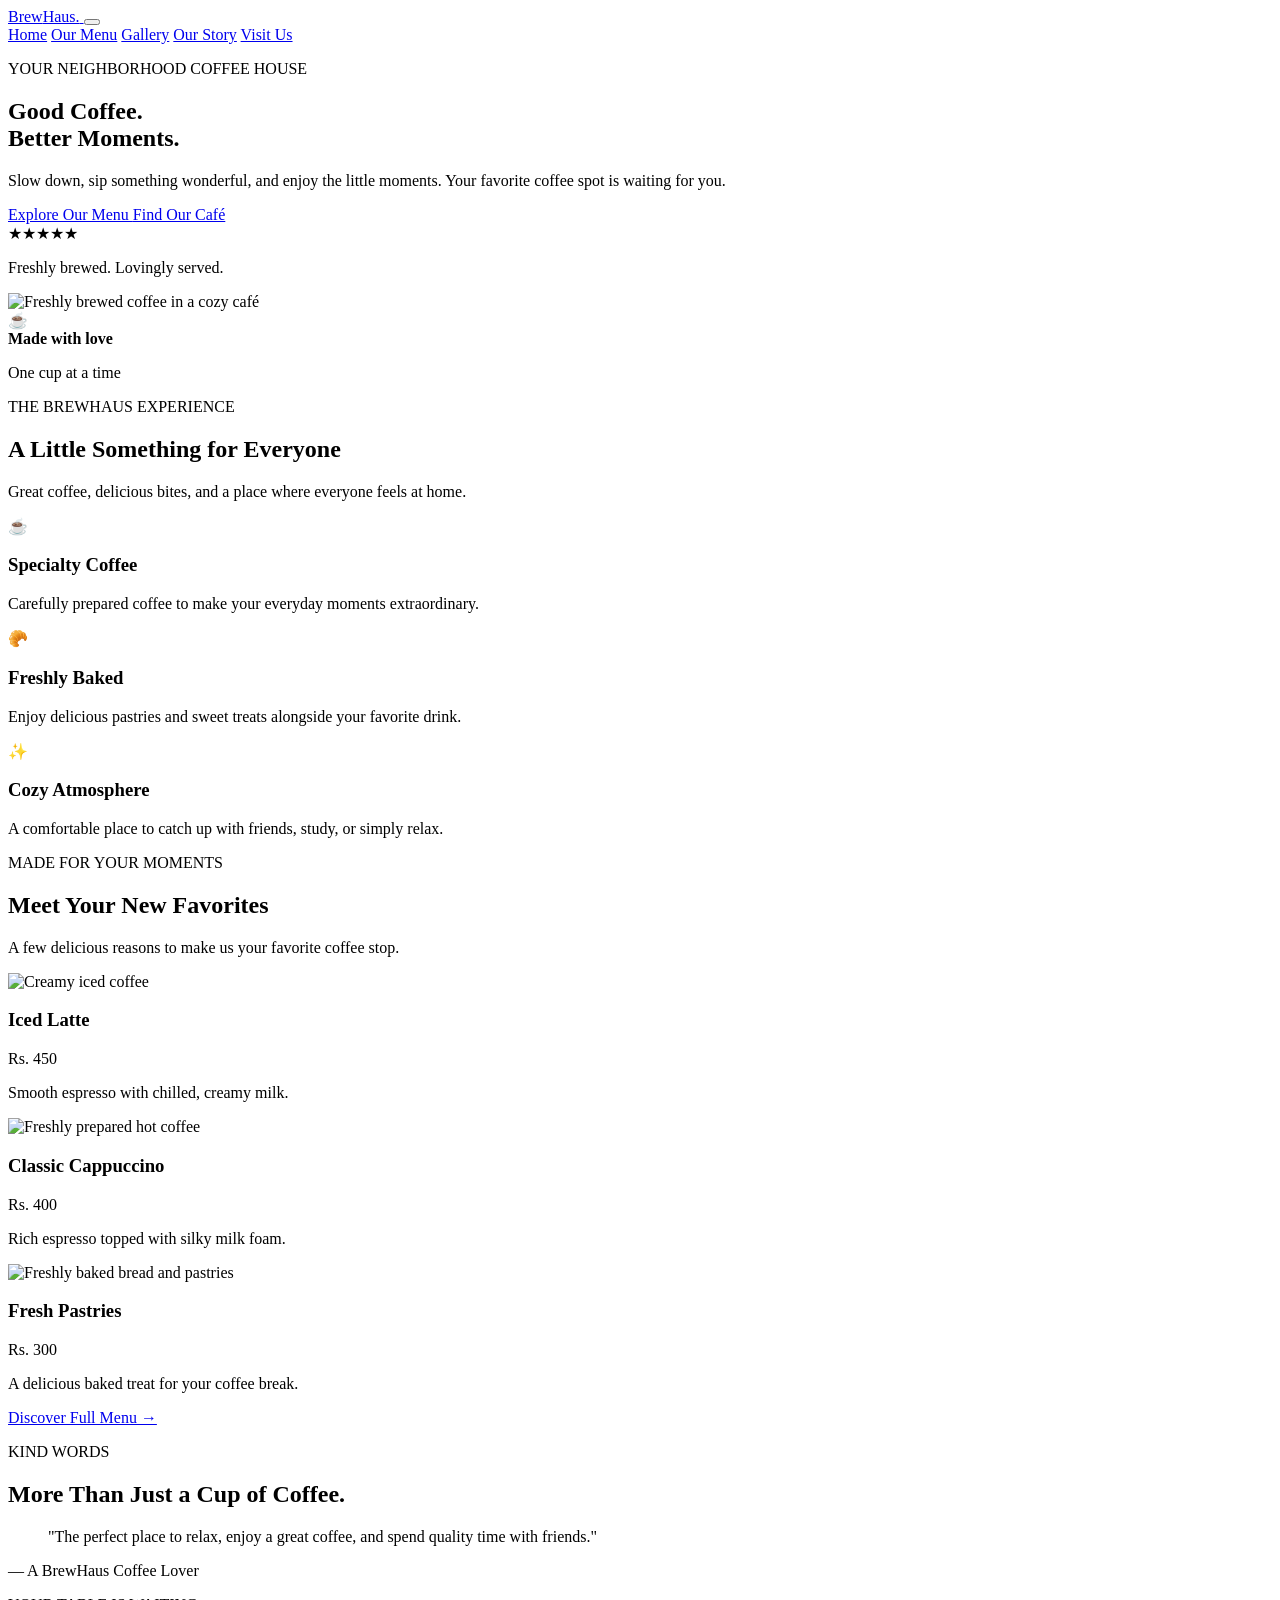
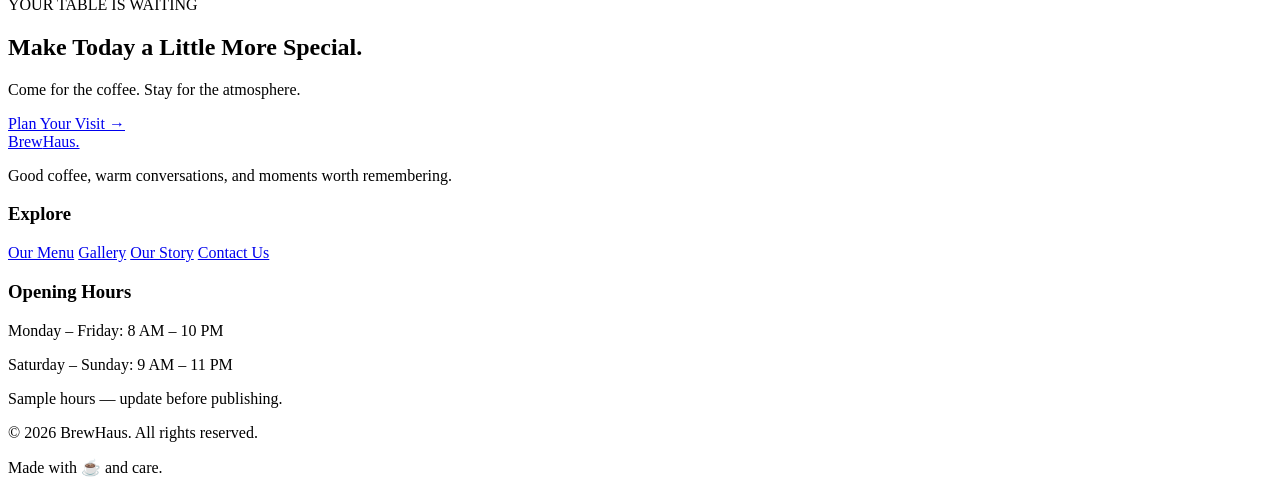
==== index.html @ 7c8f3fc0 "Add files via upload" ====
<!DOCTYPE html>
<html lang="en">
<head>
    <meta charset="UTF-8">
    <meta name="viewport" content="width=device-width, initial-scale=1.0">

    <meta name="description" content="Discover BrewHaus, your neighborhood café for specialty coffee, fresh pastries, and unforgettable moments.">

    <meta name="theme-color" content="#f8f3eb">

    <title>BrewHaus | Coffee, Comfort & Connection</title>

    <link rel="stylesheet" href="css/style.css">
    

    <script src="js/script.js" defer></script>
</head>

<body>

    <!-- Header -->
    <header class="site-header">

        <div class="container navbar">

            <a href="index.html" class="logo" aria-label="BrewHaus Home">
                Brew<span>Haus.</span>
            </a>

            <button
                class="menu-toggle"
                type="button"
                aria-label="Open navigation menu"
                aria-expanded="false"
                aria-controls="primary-navigation">

                <span></span>
                <span></span>
                <span></span>

            </button>

            <nav class="navigation" id="primary-navigation"
                 aria-label="Main navigation">

                <a href="index.html" aria-current="page">Home</a>
                <a href="menu.html">Our Menu</a>
                <a href="gallery.html">Gallery</a>
                <a href="about.html">Our Story</a>
                <a href="contact.html" class="nav-button">Visit Us</a>

            </nav>

        </div>

    </header>


    <!-- Main Content -->
    <main>

        <!-- Hero Section -->
        <section class="hero">

            <div class="container hero-grid">

                <div class="hero-content">

                    <p class="eyebrow">
                        YOUR NEIGHBORHOOD COFFEE HOUSE
                    </p>

                    <h1>
                        Good Coffee.<br>
                        <span>Better Moments.</span>
                    </h1>

                    <p class="hero-description">
                        Slow down, sip something wonderful, and enjoy
                        the little moments. Your favorite coffee spot
                        is waiting for you.
                    </p>

                    <div class="hero-buttons">

                        <a href="menu.html" class="button button-primary">
                            Explore Our Menu
                        </a>

                        <a href="contact.html" class="button button-secondary">
                            Find Our Café
                        </a>

                    </div>

                    <div class="hero-note">
                        <span class="rating">★★★★★</span>
                        <p>Freshly brewed. Lovingly served.</p>
                    </div>

                </div>


                <div class="hero-image">

                    <img
                        src="https://images.unsplash.com/photo-1442512595331-e89e73853f31?auto=format&fit=crop&w=1000&q=85"
                        alt="Freshly brewed coffee in a cozy café"
                        fetchpriority="high">

                    <div class="image-badge">
                        <span>☕</span>
                        <div>
                            <strong>Made with love</strong>
                            <p>One cup at a time</p>
                        </div>
                    </div>

                </div>

            </div>

        </section>


        <!-- Highlights -->
        <section class="highlights section-padding">

            <div class="container">

                <div class="section-heading">

                    <p class="eyebrow">THE BREWHAUS EXPERIENCE</p>

                    <h2>A Little Something for Everyone</h2>

                    <p>
                        Great coffee, delicious bites, and a place
                        where everyone feels at home.
                    </p>

                </div>


                <div class="highlight-grid">

                    <article class="highlight-card">

                        <div class="highlight-icon" aria-hidden="true">
                            ☕
                        </div>

                        <h3>Specialty Coffee</h3>

                        <p>
                            Carefully prepared coffee to make your
                            everyday moments extraordinary.
                        </p>

                    </article>


                    <article class="highlight-card">

                        <div class="highlight-icon" aria-hidden="true">
                            🥐
                        </div>

                        <h3>Freshly Baked</h3>

                        <p>
                            Enjoy delicious pastries and sweet treats
                            alongside your favorite drink.
                        </p>

                    </article>


                    <article class="highlight-card">

                        <div class="highlight-icon" aria-hidden="true">
                            ✨
                        </div>

                        <h3>Cozy Atmosphere</h3>

                        <p>
                            A comfortable place to catch up with
                            friends, study, or simply relax.
                        </p>

                    </article>

                </div>

            </div>

        </section>


        <!-- Popular Menu -->
        <section class="popular section-padding">

            <div class="container">

                <div class="section-heading">

                    <p class="eyebrow">MADE FOR YOUR MOMENTS</p>

                    <h2>Meet Your New Favorites</h2>

                    <p>
                        A few delicious reasons to make us your
                        favorite coffee stop.
                    </p>

                </div>


                <div class="product-grid">

                    <article class="product-card">

                        <img
                            src="https://images.unsplash.com/photo-1461023058943-07fcbe16d735?auto=format&fit=crop&w=700&q=80"
                            alt="Creamy iced coffee"
                            loading="lazy">

                        <div class="product-info">

                            <div class="product-title">
                                <h3>Iced Latte</h3>
                                <span>Rs. 450</span>
                            </div>

                            <p>
                                Smooth espresso with chilled,
                                creamy milk.
                            </p>

                        </div>

                    </article>


                    <article class="product-card">

                        <img
                            src="https://images.unsplash.com/photo-1509042239860-f550ce710b93?auto=format&fit=crop&w=700&q=80"
                            alt="Freshly prepared hot coffee"
                            loading="lazy">

                        <div class="product-info">

                            <div class="product-title">
                                <h3>Classic Cappuccino</h3>
                                <span>Rs. 400</span>
                            </div>

                            <p>
                                Rich espresso topped with
                                silky milk foam.
                            </p>

                        </div>

                    </article>


                    <article class="product-card">

                        <img
                            src="https://images.unsplash.com/photo-1509440159596-0249088772ff?auto=format&fit=crop&w=700&q=80"
                            alt="Freshly baked bread and pastries"
                            loading="lazy">

                        <div class="product-info">

                            <div class="product-title">
                                <h3>Fresh Pastries</h3>
                                <span>Rs. 300</span>
                            </div>

                            <p>
                                A delicious baked treat for
                                your coffee break.
                            </p>

                        </div>

                    </article>

                </div>


                <div class="center-button">

                    <a href="menu.html" class="button button-primary">
                        Discover Full Menu →
                    </a>

                </div>

            </div>

        </section>


        <!-- Testimonials -->
        <section class="testimonial section-padding">

            <div class="container testimonial-content">

                <p class="eyebrow">KIND WORDS</p>

                <h2>More Than Just a Cup of Coffee.</h2>

                <blockquote>
                    "The perfect place to relax, enjoy a great coffee,
                    and spend quality time with friends."
                </blockquote>

                <p class="testimonial-author">
                    — A BrewHaus Coffee Lover
                </p>

            </div>

        </section>


        <!-- Visit CTA -->
        <section class="visit-section section-padding">

            <div class="container visit-card">

                <div>
                    <p class="eyebrow">YOUR TABLE IS WAITING</p>

                    <h2>Make Today a Little More Special.</h2>

                    <p>
                        Come for the coffee. Stay for the atmosphere.
                    </p>
                </div>

                <a href="contact.html" class="button button-light">
                    Plan Your Visit →
                </a>

            </div>

        </section>

    </main>


    <!-- Footer -->
    <footer class="site-footer">

        <div class="container footer-grid">

            <div class="footer-brand">

                <a href="index.html" class="logo">
                    Brew<span>Haus.</span>
                </a>

                <p>
                    Good coffee, warm conversations,
                    and moments worth remembering.
                </p>

            </div>


            <div class="footer-links">

                <h3>Explore</h3>

                <a href="menu.html">Our Menu</a>
                <a href="gallery.html">Gallery</a>
                <a href="about.html">Our Story</a>
                <a href="contact.html">Contact Us</a>

            </div>


            <div class="footer-hours">

                <h3>Opening Hours</h3>

                <p>Monday – Friday: 8 AM – 10 PM</p>
                <p>Saturday – Sunday: 9 AM – 11 PM</p>

                <p class="hours-note">
                    Sample hours — update before publishing.
                </p>

            </div>

        </div>


        <div class="container footer-bottom">

            <p>
                &copy; <span id="current-year">2026</span> BrewHaus.
                All rights reserved.
            </p>

            <p>Made with ☕ and care.</p>

        </div>

    </footer>

</body>
</html>
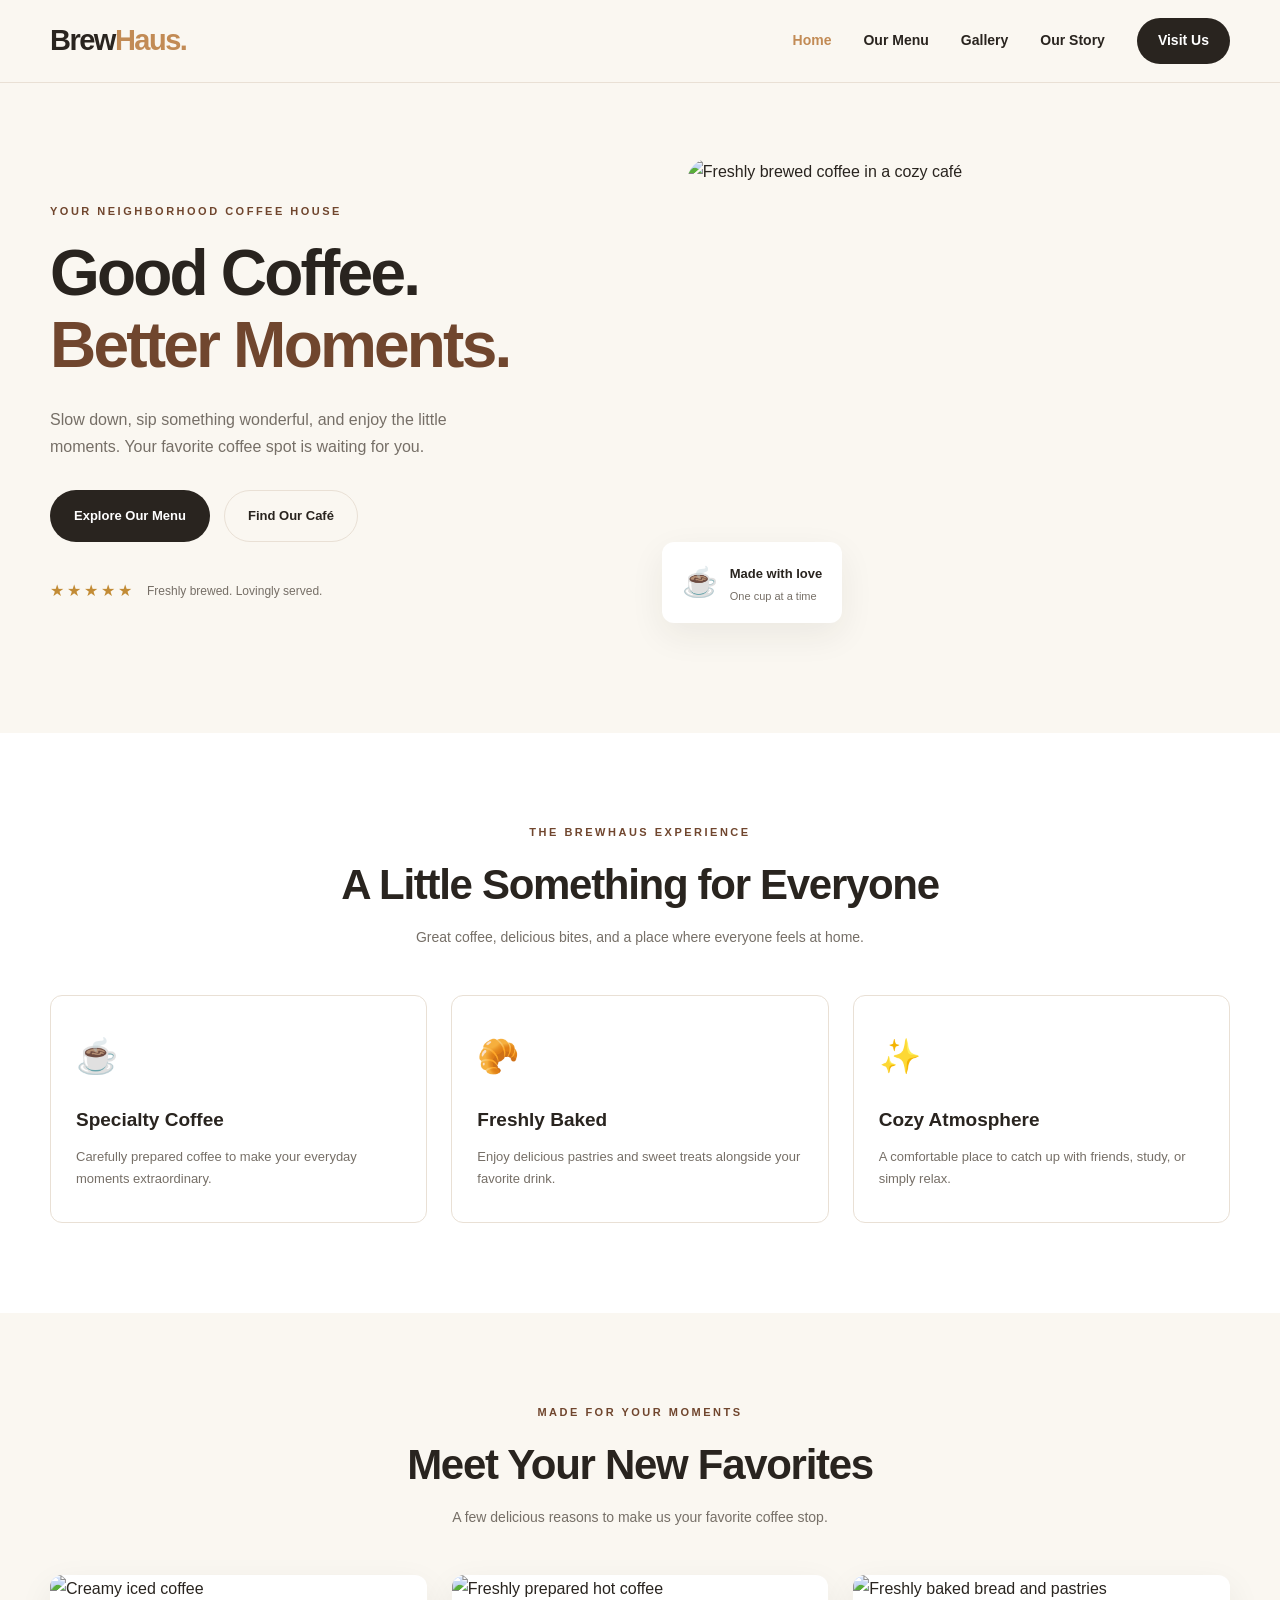
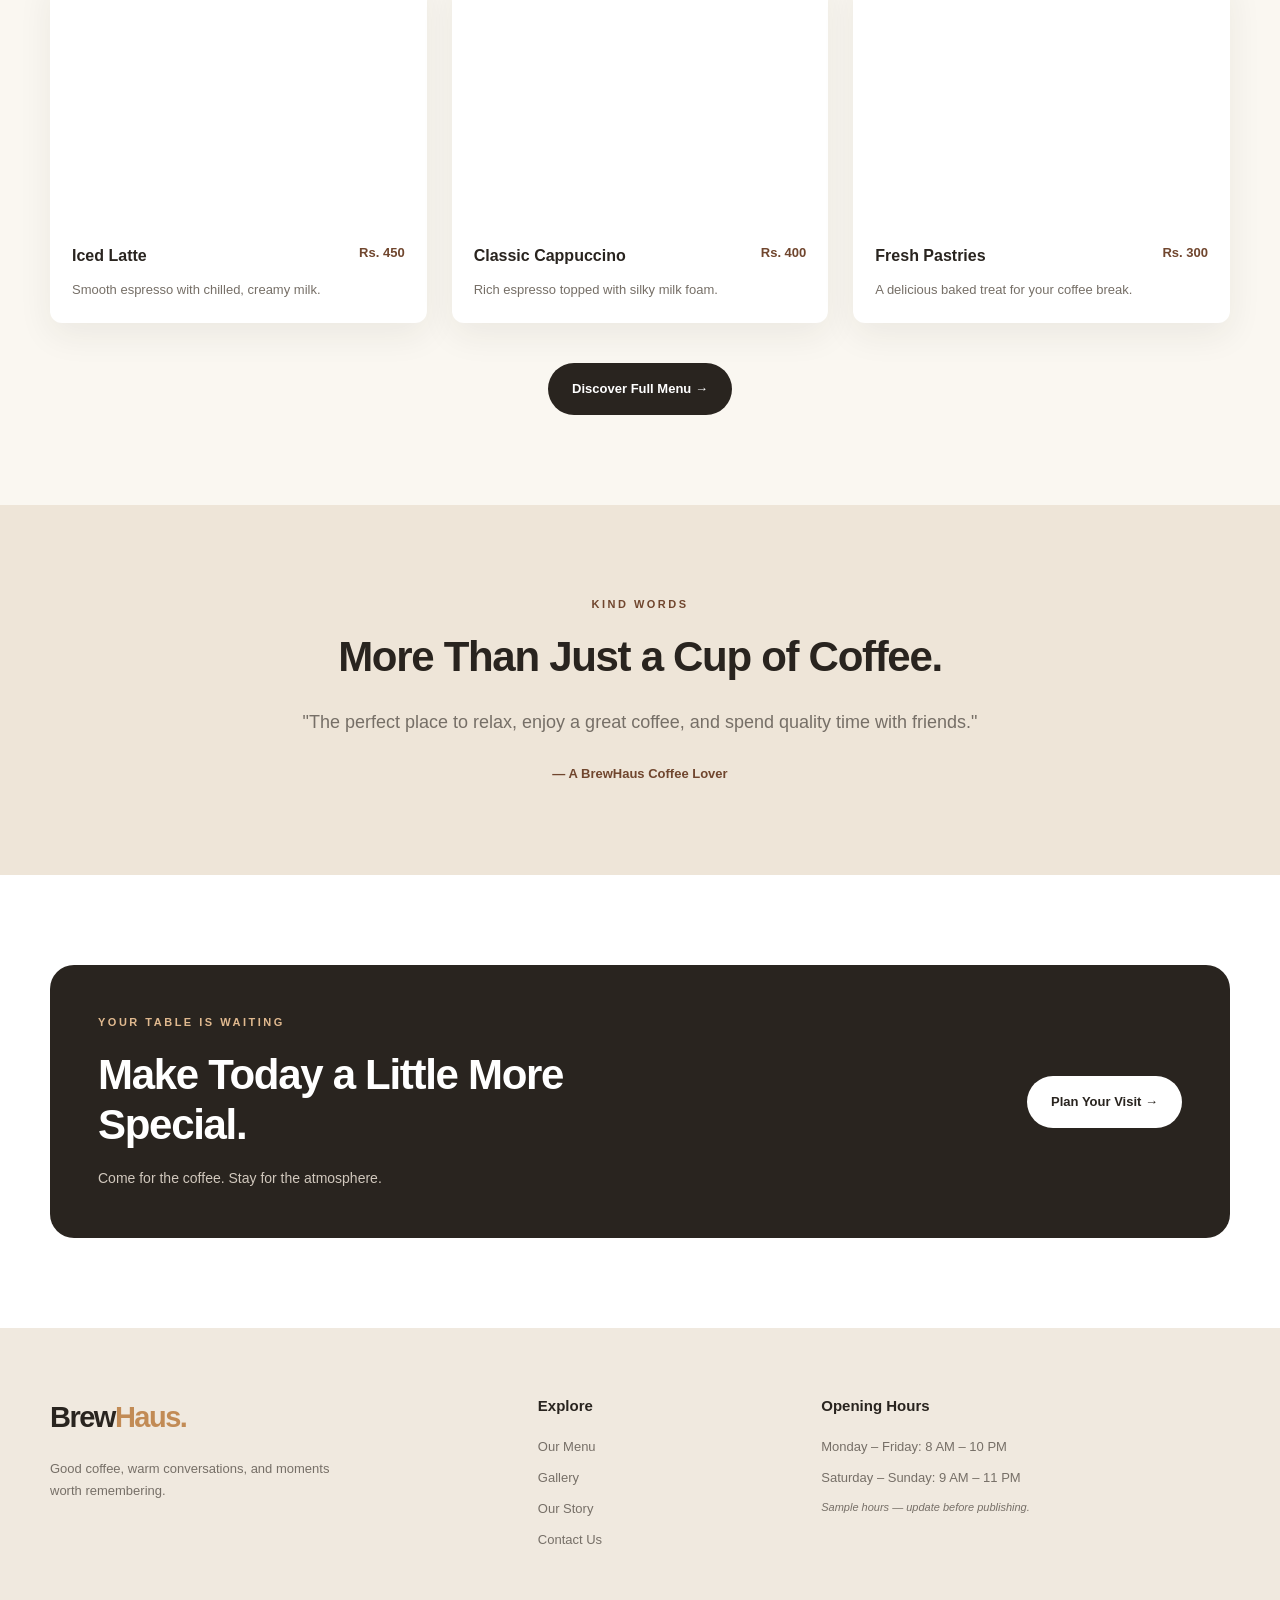
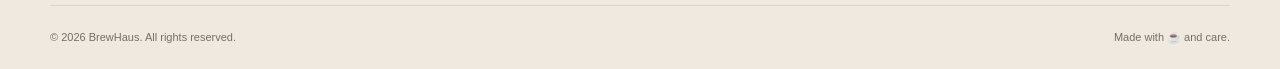
==== commit 92f75d32: "Restore index.html with original content" ====
--- a/index.html
+++ b/index.html
@@ -11,7 +11,7 @@
 
     <title>BrewHaus | Coffee, Comfort & Connection</title>
 
-    <link rel="stylesheet" href="css/style.css">
+    <link rel="stylesheet" href="./style.css">
     
 
     <script src="js/script.js" defer></script>
--- a/style.css
+++ b/style.css
@@ -0,0 +1,765 @@
+
+
+:root {
+    --color-bg: #faf7f1;
+    --color-white: #ffffff;
+    --color-dark: #29241f;
+    --color-brown: #70462e;
+    --color-accent: #c28b55;
+    --color-muted: #766f67;
+    --color-border: #e9e0d5;
+
+    --font-body: Arial, Helvetica, sans-serif;
+
+    --container-width: 1180px;
+
+    --radius-small: 12px;
+    --radius-large: 24px;
+
+    --shadow-card: 0 12px 35px rgba(41, 36, 31, 0.07);
+}
+
+
+/* Reset */
+
+* {
+    margin: 0;
+    padding: 0;
+    box-sizing: border-box;
+}
+
+html {
+    scroll-behavior: smooth;
+    scroll-padding-top: 90px;
+}
+
+body {
+    font-family: var(--font-body);
+    background: var(--color-bg);
+    color: var(--color-dark);
+    line-height: 1.7;
+}
+
+img {
+    display: block;
+    width: 100%;
+    max-width: 100%;
+}
+
+a {
+    color: inherit;
+    text-decoration: none;
+}
+
+button,
+input,
+textarea,
+select {
+    font: inherit;
+}
+
+button,
+a {
+    -webkit-tap-highlight-color: transparent;
+}
+
+button:focus-visible,
+a:focus-visible {
+    outline: 3px solid var(--color-accent);
+    outline-offset: 4px;
+}
+
+.container {
+    width: min(
+        var(--container-width),
+        calc(100% - 40px)
+    );
+    margin-inline: auto;
+}
+
+.section-padding {
+    padding-block: 90px;
+}
+
+
+/* =========================
+   NAVIGATION
+========================= */
+
+.site-header {
+    background: rgba(250, 247, 241, 0.96);
+    border-bottom: 1px solid var(--color-border);
+    position: sticky;
+    top: 0;
+    z-index: 1000;
+}
+
+.navbar {
+    min-height: 82px;
+    display: flex;
+    align-items: center;
+    justify-content: space-between;
+    gap: 25px;
+}
+
+.logo {
+    font-size: 29px;
+    font-weight: 800;
+    letter-spacing: -1.5px;
+}
+
+.logo span {
+    color: var(--color-accent);
+}
+
+.navigation {
+    display: flex;
+    align-items: center;
+    gap: 32px;
+}
+
+.navigation a {
+    font-size: 14px;
+    font-weight: 600;
+    transition: color 0.2s ease;
+}
+
+.navigation a:hover,
+.navigation a[aria-current="page"] {
+    color: var(--color-accent);
+}
+
+.navigation .nav-button {
+    padding: 11px 21px;
+    background: var(--color-dark);
+    color: var(--color-white);
+    border-radius: 50px;
+}
+
+.navigation .nav-button:hover {
+    background: var(--color-brown);
+    color: var(--color-white);
+}
+
+.menu-toggle {
+    display: none;
+    background: transparent;
+    border: 0;
+    cursor: pointer;
+}
+
+
+/* =========================
+   HERO
+========================= */
+
+.hero {
+    padding-block: 75px 85px;
+}
+
+.hero-grid {
+    display: grid;
+    grid-template-columns: 1fr 0.95fr;
+    align-items: center;
+    gap: 65px;
+}
+
+.eyebrow {
+    color: var(--color-brown);
+    font-size: 11px;
+    font-weight: 800;
+    letter-spacing: 2.5px;
+    text-transform: uppercase;
+    margin-bottom: 18px;
+}
+
+.hero h1 {
+    font-size: clamp(42px, 5vw, 68px);
+    line-height: 1.12;
+    letter-spacing: -2.8px;
+    margin-bottom: 24px;
+}
+
+.hero h1 span {
+    color: var(--color-brown);
+}
+
+.hero-description {
+    max-width: 460px;
+    color: var(--color-muted);
+    font-size: 16px;
+    margin-bottom: 30px;
+}
+
+.hero-buttons {
+    display: flex;
+    flex-wrap: wrap;
+    gap: 14px;
+}
+
+.button {
+    display: inline-flex;
+    justify-content: center;
+    align-items: center;
+    gap: 8px;
+    padding: 14px 23px;
+    border: 1px solid transparent;
+    border-radius: 50px;
+    font-size: 13px;
+    font-weight: 700;
+    cursor: pointer;
+    transition:
+        background 0.2s ease,
+        transform 0.2s ease;
+}
+
+.button:hover {
+    transform: translateY(-2px);
+}
+
+.button-primary {
+    background: var(--color-dark);
+    color: var(--color-white);
+}
+
+.button-primary:hover {
+    background: var(--color-brown);
+}
+
+.button-secondary {
+    border-color: var(--color-border);
+    background: transparent;
+}
+
+.button-secondary:hover {
+    background: var(--color-white);
+}
+
+.hero-note {
+    display: flex;
+    align-items: center;
+    gap: 12px;
+    margin-top: 35px;
+}
+
+.rating {
+    color: #c28b35;
+    letter-spacing: 3px;
+}
+
+.hero-note p {
+    font-size: 12px;
+    color: var(--color-muted);
+}
+
+.hero-image {
+    position: relative;
+    min-width: 0;
+}
+
+.hero-image > img {
+    height: 490px;
+    object-fit: cover;
+    border-radius: var(--radius-large);
+}
+
+.image-badge {
+    position: absolute;
+    left: -25px;
+    bottom: 25px;
+    display: flex;
+    align-items: center;
+    gap: 12px;
+    padding: 16px 20px;
+    background: var(--color-white);
+    border-radius: var(--radius-small);
+    box-shadow: var(--shadow-card);
+}
+
+.image-badge > span {
+    font-size: 29px;
+}
+
+.image-badge strong {
+    font-size: 13px;
+}
+
+.image-badge p {
+    font-size: 11px;
+    color: var(--color-muted);
+}
+
+
+/* =========================
+   SECTION HEADINGS
+========================= */
+
+.section-heading {
+    max-width: 650px;
+    margin: 0 auto 45px;
+    text-align: center;
+}
+
+.section-heading h2,
+.testimonial h2,
+.visit-card h2 {
+    font-size: clamp(29px, 4vw, 42px);
+    line-height: 1.2;
+    letter-spacing: -1.3px;
+    margin-bottom: 16px;
+}
+
+.section-heading > p:last-child {
+    color: var(--color-muted);
+    font-size: 14px;
+}
+
+
+/* =========================
+   HIGHLIGHTS
+========================= */
+
+.highlights {
+    background: var(--color-white);
+}
+
+.highlight-grid {
+    display: grid;
+    grid-template-columns: repeat(3, minmax(0, 1fr));
+    gap: 24px;
+}
+
+.highlight-card {
+    padding: 32px 25px;
+    border: 1px solid var(--color-border);
+    border-radius: var(--radius-small);
+    transition: transform 0.2s ease;
+}
+
+.highlight-card:hover {
+    transform: translateY(-5px);
+}
+
+.highlight-icon {
+    font-size: 34px;
+    margin-bottom: 18px;
+}
+
+.highlight-card h3 {
+    font-size: 19px;
+    margin-bottom: 10px;
+}
+
+.highlight-card p {
+    color: var(--color-muted);
+    font-size: 13px;
+}
+
+
+/* =========================
+   POPULAR PRODUCTS
+========================= */
+
+.product-grid {
+    display: grid;
+    grid-template-columns: repeat(3, minmax(0, 1fr));
+    gap: 25px;
+}
+
+.product-card {
+    background: var(--color-white);
+    overflow: hidden;
+    border-radius: var(--radius-small);
+    box-shadow: var(--shadow-card);
+}
+
+.product-card > img {
+    height: 245px;
+    object-fit: cover;
+}
+
+.product-info {
+    padding: 22px;
+}
+
+.product-title {
+    display: flex;
+    align-items: flex-start;
+    justify-content: space-between;
+    gap: 12px;
+    margin-bottom: 10px;
+}
+
+.product-title h3 {
+    font-size: 16px;
+}
+
+.product-title span {
+    color: var(--color-brown);
+    font-size: 13px;
+    font-weight: 800;
+    white-space: nowrap;
+}
+
+.product-info > p {
+    color: var(--color-muted);
+    font-size: 13px;
+}
+
+.center-button {
+    margin-top: 40px;
+    text-align: center;
+}
+
+
+/* =========================
+   TESTIMONIAL
+========================= */
+
+.testimonial {
+    background: #eee5d8;
+    text-align: center;
+}
+
+.testimonial-content {
+    max-width: 760px;
+}
+
+.testimonial blockquote {
+    color: var(--color-muted);
+    font-size: 18px;
+    margin: 25px auto;
+}
+
+.testimonial-author {
+    color: var(--color-brown);
+    font-size: 13px;
+    font-weight: 700;
+}
+
+
+/* =========================
+   VISIT CTA
+========================= */
+
+.visit-section {
+    background: var(--color-white);
+}
+
+.visit-card {
+    display: flex;
+    align-items: center;
+    justify-content: space-between;
+    gap: 35px;
+    padding: 48px;
+    border-radius: var(--radius-large);
+    background: var(--color-dark);
+    color: var(--color-white);
+}
+
+.visit-card .eyebrow {
+    color: #e0b98f;
+}
+
+.visit-card h2 {
+    max-width: 560px;
+}
+
+.visit-card p:not(.eyebrow) {
+    color: #d1c8bd;
+    font-size: 14px;
+}
+
+.button-light {
+    flex-shrink: 0;
+    background: var(--color-white);
+    color: var(--color-dark);
+}
+
+.button-light:hover {
+    background: #eee5d8;
+}
+
+
+/* =========================
+   FOOTER
+========================= */
+
+.site-footer {
+    padding-top: 65px;
+    background: #f0e9df;
+}
+
+.footer-grid {
+    display: grid;
+    grid-template-columns: 1.3fr 0.7fr 1.2fr;
+    gap: 45px;
+    padding-bottom: 45px;
+}
+
+.footer-brand > p {
+    max-width: 290px;
+    margin-top: 15px;
+    color: var(--color-muted);
+    font-size: 13px;
+}
+
+.footer-links h3,
+.footer-hours h3 {
+    margin-bottom: 17px;
+    font-size: 15px;
+}
+
+.footer-links a {
+    display: block;
+    width: fit-content;
+    margin-bottom: 9px;
+    color: var(--color-muted);
+    font-size: 13px;
+}
+
+.footer-links a:hover {
+    color: var(--color-brown);
+}
+
+.footer-hours p {
+    margin-bottom: 9px;
+    color: var(--color-muted);
+    font-size: 13px;
+}
+
+.footer-hours .hours-note {
+    font-size: 11px;
+    font-style: italic;
+}
+
+.footer-bottom {
+    display: flex;
+    justify-content: space-between;
+    gap: 20px;
+    padding-block: 22px;
+    border-top: 1px solid #ded4c8;
+    color: var(--color-muted);
+    font-size: 11px;
+}
+
+
+/* =========================
+   RESPONSIVE DESIGN
+========================= */
+
+@media (max-width: 1024px) {
+
+    .hero-grid {
+        gap: 35px;
+    }
+
+    .hero-image > img {
+        height: 420px;
+    }
+
+    .navigation {
+        gap: 20px;
+    }
+
+    .visit-card {
+        padding: 35px;
+    }
+
+}
+
+
+@media (max-width: 768px) {
+
+    .section-padding {
+        padding-block: 65px;
+    }
+
+    .navbar {
+        min-height: 72px;
+    }
+
+    .menu-toggle {
+        display: flex;
+        flex-direction: column;
+        justify-content: center;
+        gap: 5px;
+        width: 44px;
+        height: 44px;
+        align-items: center;
+        border-radius: 8px;
+    }
+
+    .menu-toggle span {
+        display: block;
+        width: 23px;
+        height: 2px;
+        background: var(--color-dark);
+        transition: transform 0.2s ease;
+    }
+
+    .menu-toggle[aria-expanded="true"] span:first-child {
+        transform: translateY(7px) rotate(45deg);
+    }
+
+    .menu-toggle[aria-expanded="true"] span:nth-child(2) {
+        opacity: 0;
+    }
+
+    .menu-toggle[aria-expanded="true"] span:last-child {
+        transform: translateY(-7px) rotate(-45deg);
+    }
+
+    .navigation {
+        position: absolute;
+        top: 100%;
+        left: 0;
+        right: 0;
+        display: none;
+        flex-direction: column;
+        align-items: stretch;
+        gap: 0;
+        padding: 12px 20px 22px;
+        background: var(--color-bg);
+        border-bottom: 1px solid var(--color-border);
+    }
+
+    .navigation.is-open {
+        display: flex;
+    }
+
+    .navigation a {
+        padding: 13px 5px;
+    }
+
+    .navigation .nav-button {
+        margin-top: 8px;
+        text-align: center;
+    }
+
+    .hero {
+        padding-block: 50px 65px;
+    }
+
+    .hero-grid {
+        grid-template-columns: 1fr;
+        gap: 40px;
+    }
+
+    .hero h1 {
+        font-size: clamp(42px, 9vw, 60px);
+    }
+
+    .hero-image > img {
+        height: 390px;
+    }
+
+    .image-badge {
+        left: 12px;
+    }
+
+    .highlight-grid,
+    .product-grid {
+        grid-template-columns: repeat(2, minmax(0, 1fr));
+    }
+
+    .visit-card {
+        align-items: flex-start;
+        flex-direction: column;
+    }
+
+    .footer-grid {
+        grid-template-columns: repeat(2, minmax(0, 1fr));
+        gap: 35px;
+    }
+
+    .footer-brand {
+        grid-column: 1 / -1;
+    }
+
+}
+
+
+@media (max-width: 480px) {
+
+    .container {
+        width: calc(100% - 32px);
+    }
+
+    .logo {
+        font-size: 26px;
+    }
+
+    .hero h1 {
+        letter-spacing: -1.8px;
+    }
+
+    .hero-buttons {
+        flex-direction: column;
+    }
+
+    .hero-buttons .button {
+        width: 100%;
+    }
+
+    .hero-image > img {
+        height: 320px;
+    }
+
+    .highlight-grid,
+    .product-grid {
+        grid-template-columns: 1fr;
+    }
+
+    .highlight-card {
+        padding: 26px 22px;
+    }
+
+    .product-card > img {
+        height: 250px;
+    }
+
+    .section-heading h2,
+    .testimonial h2,
+    .visit-card h2 {
+        font-size: 30px;
+    }
+
+    .testimonial blockquote {
+        font-size: 16px;
+    }
+
+    .visit-card {
+        padding: 28px 22px;
+    }
+
+    .footer-grid {
+        grid-template-columns: 1fr;
+    }
+
+    .footer-brand {
+        grid-column: auto;
+    }
+
+    .footer-bottom {
+        flex-direction: column;
+        gap: 8px;
+    }
+
+}
+
+
+/* Respect reduced-motion preferences */
+
+@media (prefers-reduced-motion: reduce) {
+
+    *,
+    *::before,
+    *::after {
+        scroll-behavior: auto !important;
+        animation-duration: 0.01ms !important;
+        animation-iteration-count: 1 !important;
+        transition-duration: 0.01ms !important;
+    }
+
+}
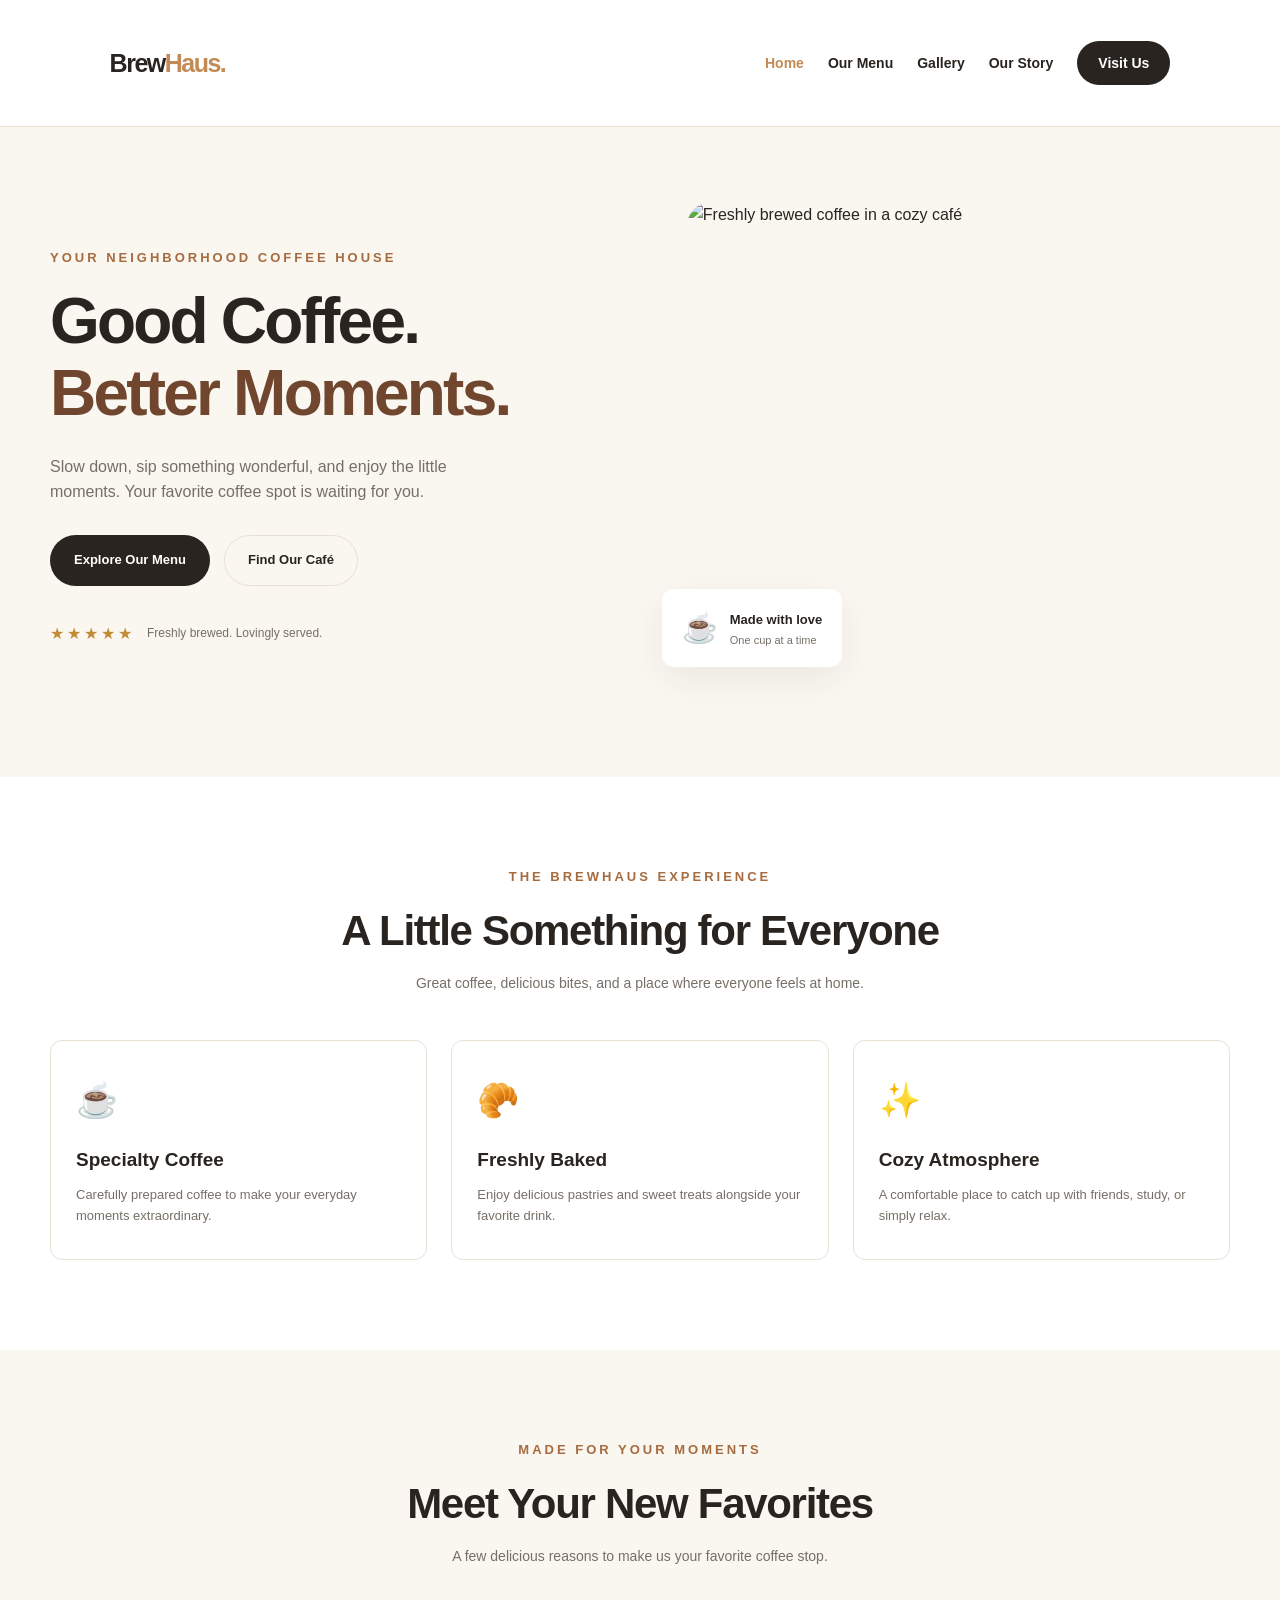
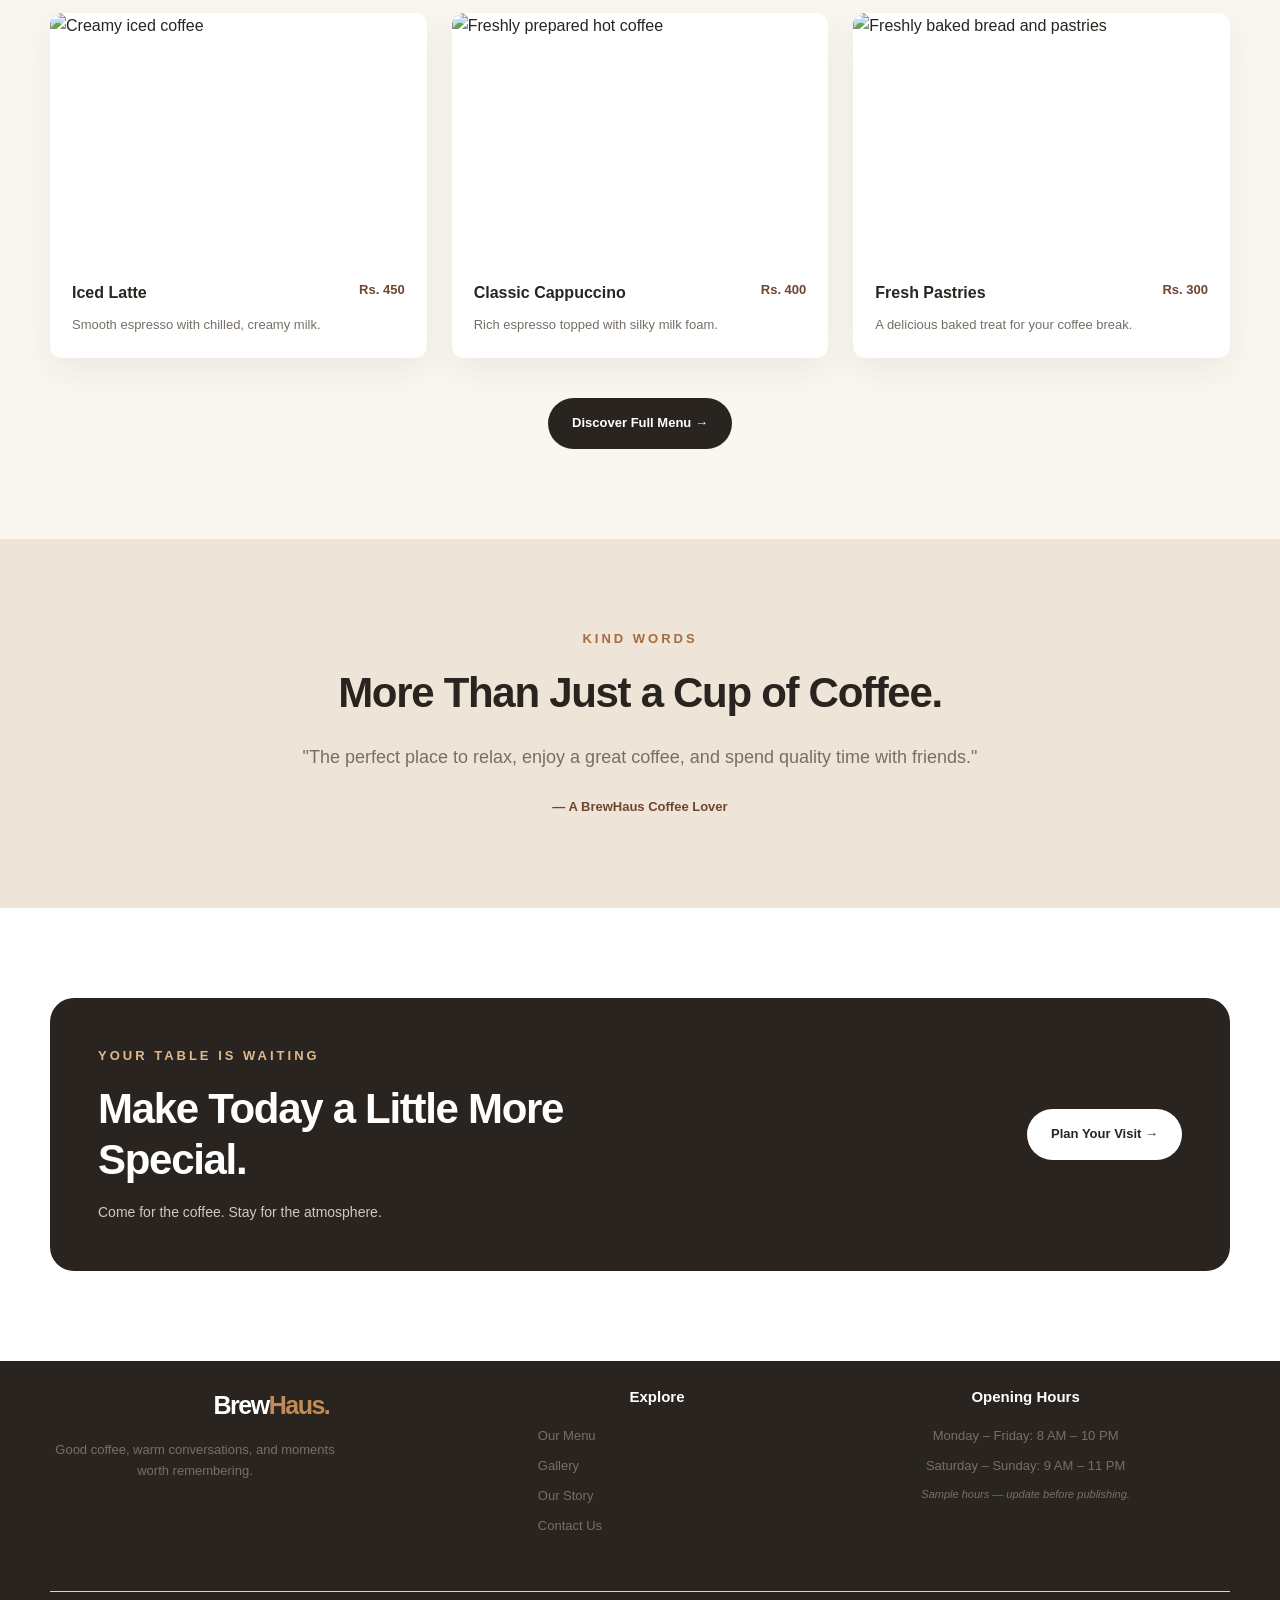
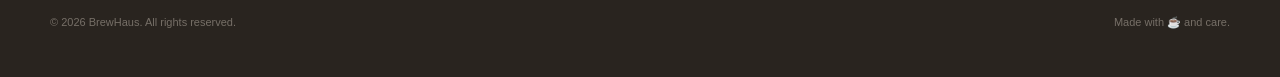
==== commit 49f6716c: "push" ====
--- a/index.html
+++ b/index.html
@@ -1,420 +1,425 @@
-
-<!DOCTYPE html>
-<html lang="en">
-<head>
-    <meta charset="UTF-8">
-    <meta name="viewport" content="width=device-width, initial-scale=1.0">
-
-    <meta name="description" content="Discover BrewHaus, your neighborhood café for specialty coffee, fresh pastries, and unforgettable moments.">
-
-    <meta name="theme-color" content="#f8f3eb">
-
-    <title>BrewHaus | Coffee, Comfort & Connection</title>
-
-    <link rel="stylesheet" href="./style.css">
-    
-
-    <script src="js/script.js" defer></script>
-</head>
-
-<body>
-
-    <!-- Header -->
-    <header class="site-header">
-
-        <div class="container navbar">
-
-            <a href="index.html" class="logo" aria-label="BrewHaus Home">
-                Brew<span>Haus.</span>
-            </a>
-
-            <button
-                class="menu-toggle"
-                type="button"
-                aria-label="Open navigation menu"
-                aria-expanded="false"
-                aria-controls="primary-navigation">
-
-                <span></span>
-                <span></span>
-                <span></span>
-
-            </button>
-
-            <nav class="navigation" id="primary-navigation"
-                 aria-label="Main navigation">
-
-                <a href="index.html" aria-current="page">Home</a>
-                <a href="menu.html">Our Menu</a>
-                <a href="gallery.html">Gallery</a>
-                <a href="about.html">Our Story</a>
-                <a href="contact.html" class="nav-button">Visit Us</a>
-
-            </nav>
-
-        </div>
-
-    </header>
-
-
-    <!-- Main Content -->
-    <main>
-
-        <!-- Hero Section -->
-        <section class="hero">
-
-            <div class="container hero-grid">
-
-                <div class="hero-content">
-
-                    <p class="eyebrow">
-                        YOUR NEIGHBORHOOD COFFEE HOUSE
-                    </p>
-
-                    <h1>
-                        Good Coffee.<br>
-                        <span>Better Moments.</span>
-                    </h1>
-
-                    <p class="hero-description">
-                        Slow down, sip something wonderful, and enjoy
-                        the little moments. Your favorite coffee spot
-                        is waiting for you.
-                    </p>
-
-                    <div class="hero-buttons">
-
-                        <a href="menu.html" class="button button-primary">
-                            Explore Our Menu
-                        </a>
-
-                        <a href="contact.html" class="button button-secondary">
-                            Find Our Café
-                        </a>
-
-                    </div>
-
-                    <div class="hero-note">
-                        <span class="rating">★★★★★</span>
-                        <p>Freshly brewed. Lovingly served.</p>
-                    </div>
-
-                </div>
-
-
-                <div class="hero-image">
-
-                    <img
-                        src="https://images.unsplash.com/photo-1442512595331-e89e73853f31?auto=format&fit=crop&w=1000&q=85"
-                        alt="Freshly brewed coffee in a cozy café"
-                        fetchpriority="high">
-
-                    <div class="image-badge">
-                        <span>☕</span>
-                        <div>
-                            <strong>Made with love</strong>
-                            <p>One cup at a time</p>
-                        </div>
-                    </div>
-
-                </div>
-
-            </div>
-
-        </section>
-
-
-        <!-- Highlights -->
-        <section class="highlights section-padding">
-
-            <div class="container">
-
-                <div class="section-heading">
-
-                    <p class="eyebrow">THE BREWHAUS EXPERIENCE</p>
-
-                    <h2>A Little Something for Everyone</h2>
-
-                    <p>
-                        Great coffee, delicious bites, and a place
-                        where everyone feels at home.
-                    </p>
-
-                </div>
-
-
-                <div class="highlight-grid">
-
-                    <article class="highlight-card">
-
-                        <div class="highlight-icon" aria-hidden="true">
-                            ☕
-                        </div>
-
-                        <h3>Specialty Coffee</h3>
-
-                        <p>
-                            Carefully prepared coffee to make your
-                            everyday moments extraordinary.
-                        </p>
-
-                    </article>
-
-
-                    <article class="highlight-card">
-
-                        <div class="highlight-icon" aria-hidden="true">
-                            🥐
-                        </div>
-
-                        <h3>Freshly Baked</h3>
-
-                        <p>
-                            Enjoy delicious pastries and sweet treats
-                            alongside your favorite drink.
-                        </p>
-
-                    </article>
-
-
-                    <article class="highlight-card">
-
-                        <div class="highlight-icon" aria-hidden="true">
-                            ✨
-                        </div>
-
-                        <h3>Cozy Atmosphere</h3>
-
-                        <p>
-                            A comfortable place to catch up with
-                            friends, study, or simply relax.
-                        </p>
-
-                    </article>
-
-                </div>
-
-            </div>
-
-        </section>
-
-
-        <!-- Popular Menu -->
-        <section class="popular section-padding">
-
-            <div class="container">
-
-                <div class="section-heading">
-
-                    <p class="eyebrow">MADE FOR YOUR MOMENTS</p>
-
-                    <h2>Meet Your New Favorites</h2>
-
-                    <p>
-                        A few delicious reasons to make us your
-                        favorite coffee stop.
-                    </p>
-
-                </div>
-
-
-                <div class="product-grid">
-
-                    <article class="product-card">
-
-                        <img
-                            src="https://images.unsplash.com/photo-1461023058943-07fcbe16d735?auto=format&fit=crop&w=700&q=80"
-                            alt="Creamy iced coffee"
-                            loading="lazy">
-
-                        <div class="product-info">
-
-                            <div class="product-title">
-                                <h3>Iced Latte</h3>
-                                <span>Rs. 450</span>
-                            </div>
-
-                            <p>
-                                Smooth espresso with chilled,
-                                creamy milk.
-                            </p>
-
-                        </div>
-
-                    </article>
-
-
-                    <article class="product-card">
-
-                        <img
-                            src="https://images.unsplash.com/photo-1509042239860-f550ce710b93?auto=format&fit=crop&w=700&q=80"
-                            alt="Freshly prepared hot coffee"
-                            loading="lazy">
-
-                        <div class="product-info">
-
-                            <div class="product-title">
-                                <h3>Classic Cappuccino</h3>
-                                <span>Rs. 400</span>
-                            </div>
-
-                            <p>
-                                Rich espresso topped with
-                                silky milk foam.
-                            </p>
-
-                        </div>
-
-                    </article>
-
-
-                    <article class="product-card">
-
-                        <img
-                            src="https://images.unsplash.com/photo-1509440159596-0249088772ff?auto=format&fit=crop&w=700&q=80"
-                            alt="Freshly baked bread and pastries"
-                            loading="lazy">
-
-                        <div class="product-info">
-
-                            <div class="product-title">
-                                <h3>Fresh Pastries</h3>
-                                <span>Rs. 300</span>
-                            </div>
-
-                            <p>
-                                A delicious baked treat for
-                                your coffee break.
-                            </p>
-
-                        </div>
-
-                    </article>
-
-                </div>
-
-
-                <div class="center-button">
-
-                    <a href="menu.html" class="button button-primary">
-                        Discover Full Menu →
-                    </a>
-
-                </div>
-
-            </div>
-
-        </section>
-
-
-        <!-- Testimonials -->
-        <section class="testimonial section-padding">
-
-            <div class="container testimonial-content">
-
-                <p class="eyebrow">KIND WORDS</p>
-
-                <h2>More Than Just a Cup of Coffee.</h2>
-
-                <blockquote>
-                    "The perfect place to relax, enjoy a great coffee,
-                    and spend quality time with friends."
-                </blockquote>
-
-                <p class="testimonial-author">
-                    — A BrewHaus Coffee Lover
-                </p>
-
-            </div>
-
-        </section>
-
-
-        <!-- Visit CTA -->
-        <section class="visit-section section-padding">
-
-            <div class="container visit-card">
-
-                <div>
-                    <p class="eyebrow">YOUR TABLE IS WAITING</p>
-
-                    <h2>Make Today a Little More Special.</h2>
-
-                    <p>
-                        Come for the coffee. Stay for the atmosphere.
-                    </p>
-                </div>
-
-                <a href="contact.html" class="button button-light">
-                    Plan Your Visit →
-                </a>
-
-            </div>
-
-        </section>
-
-    </main>
-
-
-    <!-- Footer -->
-    <footer class="site-footer">
-
-        <div class="container footer-grid">
-
-            <div class="footer-brand">
-
-                <a href="index.html" class="logo">
-                    Brew<span>Haus.</span>
-                </a>
-
-                <p>
-                    Good coffee, warm conversations,
-                    and moments worth remembering.
-                </p>
-
-            </div>
-
-
-            <div class="footer-links">
-
-                <h3>Explore</h3>
-
-                <a href="menu.html">Our Menu</a>
-                <a href="gallery.html">Gallery</a>
-                <a href="about.html">Our Story</a>
-                <a href="contact.html">Contact Us</a>
-
-            </div>
-
-
-            <div class="footer-hours">
-
-                <h3>Opening Hours</h3>
-
-                <p>Monday – Friday: 8 AM – 10 PM</p>
-                <p>Saturday – Sunday: 9 AM – 11 PM</p>
-
-                <p class="hours-note">
-                    Sample hours — update before publishing.
-                </p>
-
-            </div>
-
-        </div>
-
-
-        <div class="container footer-bottom">
-
-            <p>
-                &copy; <span id="current-year">2026</span> BrewHaus.
-                All rights reserved.
-            </p>
-
-            <p>Made with ☕ and care.</p>
-
-        </div>
-
-    </footer>
-
-</body>
-</html>
+
+<!DOCTYPE html>
+<html lang="en">
+<head>
+    <meta charset="UTF-8">
+    <meta name="viewport" content="width=device-width, initial-scale=1.0">
+
+    <meta name="description" content="Discover BrewHaus, your neighborhood café for specialty coffee, fresh pastries, and unforgettable moments.">
+
+    <meta name="theme-color" content="#f8f3eb">
+
+    <title>BrewHaus | Coffee, Comfort & Connection</title>
+
+    <link rel="stylesheet" href="css/style.css">
+    
+
+    <script src="js/script.js" defer></script>
+</head>
+
+<body>
+
+    <!-- Header -->
+  
+<header class="site-header">
+    <div class="container navbar">
+
+        <a href="index.html" class="logo" aria-label="BrewHaus Home">
+            Brew<span>Haus.</span>
+        </a>
+
+        <button
+            class="menu-toggle"
+            type="button"
+            aria-label="Open navigation menu"
+            aria-expanded="false"
+            aria-controls="main-navigation">
+            <span></span>
+            <span></span>
+            <span></span>
+        </button>
+
+        <nav id="main-navigation" class="navigation" aria-label="Main navigation">
+            <a href="index.html" aria-current="page">Home</a>
+            <a href="menu.html">Our Menu</a>
+            <a href="gallery.html">Gallery</a>
+            <a href="about.html">Our Story</a>
+            <a href="contact.html" class="nav-button">Visit Us</a>
+        </nav>
+
+    </div>
+</header>
+
+
+    <!-- Main Content -->
+    <main>
+
+        <!-- Hero Section -->
+        <section class="hero">
+
+            <div class="container hero-grid">
+
+                <div class="hero-content">
+
+                    <p class="eyebrow">
+                        YOUR NEIGHBORHOOD COFFEE HOUSE
+                    </p>
+
+                    <h1>
+                        Good Coffee.<br>
+                        <span>Better Moments.</span>
+                    </h1>
+
+                    <p class="hero-description">
+                        Slow down, sip something wonderful, and enjoy
+                        the little moments. Your favorite coffee spot
+                        is waiting for you.
+                    </p>
+
+                    <div class="hero-buttons">
+
+                        <a href="menu.html" class="button button-primary">
+                            Explore Our Menu
+                        </a>
+
+                        <a href="contact.html" class="button button-secondary">
+                            Find Our Café
+                        </a>
+
+                    </div>
+
+                    <div class="hero-note">
+                        <span class="rating">★★★★★</span>
+                        <p>Freshly brewed. Lovingly served.</p>
+                    </div>
+
+                </div>
+
+
+                <div class="hero-image">
+
+                    <img
+                        src="https://images.unsplash.com/photo-1442512595331-e89e73853f31?auto=format&fit=crop&w=1000&q=85"
+                        alt="Freshly brewed coffee in a cozy café"
+                        fetchpriority="high">
+
+                    <div class="image-badge">
+                        <span>☕</span>
+                        <div>
+                            <strong>Made with love</strong>
+                            <p>One cup at a time</p>
+                        </div>
+                    </div>
+
+                </div>
+
+            </div>
+
+        </section>
+
+
+        <!-- Highlights -->
+        <section class="highlights section-padding">
+
+            <div class="container">
+
+                <div class="section-heading">
+
+                    <p class="eyebrow">THE BREWHAUS EXPERIENCE</p>
+
+                    <h2>A Little Something for Everyone</h2>
+
+                    <p>
+                        Great coffee, delicious bites, and a place
+                        where everyone feels at home.
+                    </p>
+
+                </div>
+
+
+                <div class="highlight-grid">
+
+                    <article class="highlight-card">
+
+                        <div class="highlight-icon" aria-hidden="true">
+                            ☕
+                        </div>
+
+                        <h3>Specialty Coffee</h3>
+
+                        <p>
+                            Carefully prepared coffee to make your
+                            everyday moments extraordinary.
+                        </p>
+
+                    </article>
+
+
+                    <article class="highlight-card">
+
+                        <div class="highlight-icon" aria-hidden="true">
+                            🥐
+                        </div>
+
+                        <h3>Freshly Baked</h3>
+
+                        <p>
+                            Enjoy delicious pastries and sweet treats
+                            alongside your favorite drink.
+                        </p>
+
+                    </article>
+
+
+                    <article class="highlight-card">
+
+                        <div class="highlight-icon" aria-hidden="true">
+                            ✨
+                        </div>
+
+                        <h3>Cozy Atmosphere</h3>
+
+                        <p>
+                            A comfortable place to catch up with
+                            friends, study, or simply relax.
+                        </p>
+
+                    </article>
+
+                </div>
+
+            </div>
+
+        </section>
+
+
+        <!-- Popular Menu -->
+        <section class="popular section-padding">
+
+            <div class="container">
+
+                <div class="section-heading">
+
+                    <p class="eyebrow">MADE FOR YOUR MOMENTS</p>
+
+                    <h2>Meet Your New Favorites</h2>
+
+                    <p>
+                        A few delicious reasons to make us your
+                        favorite coffee stop.
+                    </p>
+
+                </div>
+
+
+                <div class="product-grid">
+
+                    <article class="product-card">
+
+                        <img
+                            src="https://images.unsplash.com/photo-1461023058943-07fcbe16d735?auto=format&fit=crop&w=700&q=80"
+                            alt="Creamy iced coffee"
+                            loading="lazy">
+
+                        <div class="product-info">
+
+                            <div class="product-title">
+                                <h3>Iced Latte</h3>
+                                <span>Rs. 450</span>
+                            </div>
+
+                            <p>
+                                Smooth espresso with chilled,
+                                creamy milk.
+                            </p>
+
+                        </div>
+
+                    </article>
+
+
+                    <article class="product-card">
+
+                        <img
+                            src="https://images.unsplash.com/photo-1509042239860-f550ce710b93?auto=format&fit=crop&w=700&q=80"
+                            alt="Freshly prepared hot coffee"
+                            loading="lazy">
+
+                        <div class="product-info">
+
+                            <div class="product-title">
+                                <h3>Classic Cappuccino</h3>
+                                <span>Rs. 400</span>
+                            </div>
+
+                            <p>
+                                Rich espresso topped with
+                                silky milk foam.
+                            </p>
+
+                        </div>
+
+                    </article>
+
+
+                    <article class="product-card">
+
+                        <img
+                            src="https://images.unsplash.com/photo-1509440159596-0249088772ff?auto=format&fit=crop&w=700&q=80"
+                            alt="Freshly baked bread and pastries"
+                            loading="lazy">
+
+                        <div class="product-info">
+
+                            <div class="product-title">
+                                <h3>Fresh Pastries</h3>
+                                <span>Rs. 300</span>
+                            </div>
+
+                            <p>
+                                A delicious baked treat for
+                                your coffee break.
+                            </p>
+
+                        </div>
+
+                    </article>
+
+                </div>
+
+
+                <div class="center-button">
+
+                    <a href="menu.html" class="button button-primary">
+                        Discover Full Menu →
+                    </a>
+
+                </div>
+
+            </div>
+
+        </section>
+
+
+        <!-- Testimonials -->
+        <section class="testimonial section-padding">
+
+            <div class="container testimonial-content">
+
+                <p class="eyebrow">KIND WORDS</p>
+
+                <h2>More Than Just a Cup of Coffee.</h2>
+
+                <blockquote>
+                    "The perfect place to relax, enjoy a great coffee,
+                    and spend quality time with friends."
+                </blockquote>
+
+                <p class="testimonial-author">
+                    — A BrewHaus Coffee Lover
+                </p>
+
+            </div>
+
+        </section>
+
+
+        <!-- Visit CTA -->
+        <section class="visit-section section-padding">
+
+            <div class="container visit-card">
+
+                <div>
+                    <p class="eyebrow">YOUR TABLE IS WAITING</p>
+
+                    <h2>Make Today a Little More Special.</h2>
+
+                    <p>
+                        Come for the coffee. Stay for the atmosphere.
+                    </p>
+                </div>
+
+                <a href="contact.html" class="button button-light">
+                    Plan Your Visit →
+                </a>
+
+            </div>
+
+        </section>
+
+    </main>
+
+
+    <!-- Footer -->
+    <footer class="site-footer">
+
+        <div class="container footer-grid">
+
+            <div class="footer-brand">
+
+                <a href="index.html" class="logo">
+                    Brew<span>Haus.</span>
+                </a>
+
+                <p>
+                    Good coffee, warm conversations,
+                    and moments worth remembering.
+                </p>
+
+            </div>
+
+
+            <div class="footer-links">
+
+                <h3>Explore</h3>
+
+                <a href="menu.html">Our Menu</a>
+                <a href="gallery.html">Gallery</a>
+                <a href="about.html">Our Story</a>
+                <a href="contact.html">Contact Us</a>
+
+            </div>
+
+
+            <div class="footer-hours">
+
+                <h3>Opening Hours</h3>
+
+                <p>Monday – Friday: 8 AM – 10 PM</p>
+                <p>Saturday – Sunday: 9 AM – 11 PM</p>
+
+                <p class="hours-note">
+                    Sample hours — update before publishing.
+                </p>
+
+            </div>
+
+        </div>
+
+
+        <div class="container footer-bottom">
+
+            <p>
+                &copy; <span id="current-year">2026</span> BrewHaus.
+                All rights reserved.
+            </p>
+
+            <p>Made with ☕ and care.</p>
+
+        </div>
+
+    </footer>
+
+    
+<button
+  class="menu-toggle"
+  type="button"
+  aria-label="Open navigation menu"
+  aria-expanded="false"
+  aria-controls="main-navigation">
+  ☰
+</button>
+
+
+</body>
+</html>
--- a/css/style.css
+++ b/css/style.css
@@ -0,0 +1,1561 @@
+
+
+:root {
+    --color-bg: #faf7f1;
+    --color-white: #ffffff;
+    --color-dark: #29241f;
+    --color-brown: #70462e;
+    --color-accent: #c28b55;
+    --color-muted: #766f67;
+    --color-border: #e9e0d5;
+
+    --font-body: Arial, Helvetica, sans-serif;
+
+    --container-width: 1180px;
+
+    --radius-small: 12px;
+    --radius-large: 24px;
+
+    --shadow-card: 0 12px 35px rgba(41, 36, 31, 0.07);
+}
+
+
+/* Reset */
+
+* {
+    margin: 0;
+    padding: 0;
+    box-sizing: border-box;
+}
+
+html {
+    scroll-behavior: smooth;
+    scroll-padding-top: 90px;
+}
+
+body {
+    font-family: var(--font-body);
+    background: var(--color-bg);
+    color: var(--color-dark);
+    line-height: 1.7;
+}
+
+img {
+    display: block;
+    width: 100%;
+    max-width: 100%;
+}
+
+a {
+    color: inherit;
+    text-decoration: none;
+}
+
+button,
+input,
+textarea,
+select {
+    font: inherit;
+}
+
+button,
+a {
+    -webkit-tap-highlight-color: transparent;
+}
+
+button:focus-visible,
+a:focus-visible {
+    outline: 3px solid var(--color-accent);
+    outline-offset: 4px;
+}
+
+.container {
+    width: min(
+        var(--container-width),
+        calc(100% - 40px)
+    );
+    margin-inline: auto;
+}
+
+.section-padding {
+    padding-block: 90px;
+}
+
+
+/* =========================
+   NAVIGATION
+========================= */
+
+.site-header {
+    background: rgba(250, 247, 241, 0.96);
+    border-bottom: 1px solid var(--color-border);
+    position: sticky;
+    top: 0;
+    z-index: 1000;
+}
+
+.navbar {
+    min-height: 82px;
+    display: flex;
+    align-items: center;
+    justify-content: space-between;
+    gap: 25px;
+}
+
+.logo {
+    font-size: 29px;
+    font-weight: 800;
+    letter-spacing: -1.5px;
+}
+
+.logo span {
+    color: var(--color-accent);
+}
+
+.navigation {
+    display: flex;
+    align-items: center;
+    gap: 32px;
+}
+
+.navigation a {
+    font-size: 14px;
+    font-weight: 600;
+    transition: color 0.2s ease;
+}
+
+.navigation a:hover,
+.navigation a[aria-current="page"] {
+    color: var(--color-accent);
+}
+
+.navigation .nav-button {
+    padding: 11px 21px;
+    background: var(--color-dark);
+    color: var(--color-white);
+    border-radius: 50px;
+}
+
+.navigation .nav-button:hover {
+    background: var(--color-brown);
+    color: var(--color-white);
+}
+
+.menu-toggle {
+    display: none;
+    background: transparent;
+    border: 0;
+    cursor: pointer;
+}
+
+
+/* =========================
+   HERO
+========================= */
+
+.hero {
+    padding-block: 75px 85px;
+}
+
+.hero-grid {
+    display: grid;
+    grid-template-columns: 1fr 0.95fr;
+    align-items: center;
+    gap: 65px;
+}
+
+.eyebrow {
+    color: var(--color-brown);
+    font-size: 11px;
+    font-weight: 800;
+    letter-spacing: 2.5px;
+    text-transform: uppercase;
+    margin-bottom: 18px;
+}
+
+.hero h1 {
+    font-size: clamp(42px, 5vw, 68px);
+    line-height: 1.12;
+    letter-spacing: -2.8px;
+    margin-bottom: 24px;
+}
+
+.hero h1 span {
+    color: var(--color-brown);
+}
+
+.hero-description {
+    max-width: 460px;
+    color: var(--color-muted);
+    font-size: 16px;
+    margin-bottom: 30px;
+}
+
+.hero-buttons {
+    display: flex;
+    flex-wrap: wrap;
+    gap: 14px;
+}
+
+.button {
+    display: inline-flex;
+    justify-content: center;
+    align-items: center;
+    gap: 8px;
+    padding: 14px 23px;
+    border: 1px solid transparent;
+    border-radius: 50px;
+    font-size: 13px;
+    font-weight: 700;
+    cursor: pointer;
+    transition:
+        background 0.2s ease,
+        transform 0.2s ease;
+}
+
+.button:hover {
+    transform: translateY(-2px);
+}
+
+.button-primary {
+    background: var(--color-dark);
+    color: var(--color-white);
+}
+
+.button-primary:hover {
+    background: var(--color-brown);
+}
+
+.button-secondary {
+    border-color: var(--color-border);
+    background: transparent;
+}
+
+.button-secondary:hover {
+    background: var(--color-white);
+}
+
+.hero-note {
+    display: flex;
+    align-items: center;
+    gap: 12px;
+    margin-top: 35px;
+}
+
+.rating {
+    color: #c28b35;
+    letter-spacing: 3px;
+}
+
+.hero-note p {
+    font-size: 12px;
+    color: var(--color-muted);
+}
+
+.hero-image {
+    position: relative;
+    min-width: 0;
+}
+
+.hero-image > img {
+    height: 490px;
+    object-fit: cover;
+    border-radius: var(--radius-large);
+}
+
+.image-badge {
+    position: absolute;
+    left: -25px;
+    bottom: 25px;
+    display: flex;
+    align-items: center;
+    gap: 12px;
+    padding: 16px 20px;
+    background: var(--color-white);
+    border-radius: var(--radius-small);
+    box-shadow: var(--shadow-card);
+}
+
+.image-badge > span {
+    font-size: 29px;
+}
+
+.image-badge strong {
+    font-size: 13px;
+}
+
+.image-badge p {
+    font-size: 11px;
+    color: var(--color-muted);
+}
+
+
+/* =========================
+   SECTION HEADINGS
+========================= */
+
+.section-heading {
+    max-width: 650px;
+    margin: 0 auto 45px;
+    text-align: center;
+}
+
+.section-heading h2,
+.testimonial h2,
+.visit-card h2 {
+    font-size: clamp(29px, 4vw, 42px);
+    line-height: 1.2;
+    letter-spacing: -1.3px;
+    margin-bottom: 16px;
+}
+
+.section-heading > p:last-child {
+    color: var(--color-muted);
+    font-size: 14px;
+}
+
+
+/* =========================
+   HIGHLIGHTS
+========================= */
+
+.highlights {
+    background: var(--color-white);
+}
+
+.highlight-grid {
+    display: grid;
+    grid-template-columns: repeat(3, minmax(0, 1fr));
+    gap: 24px;
+}
+
+.highlight-card {
+    padding: 32px 25px;
+    border: 1px solid var(--color-border);
+    border-radius: var(--radius-small);
+    transition: transform 0.2s ease;
+}
+
+.highlight-card:hover {
+    transform: translateY(-5px);
+}
+
+.highlight-icon {
+    font-size: 34px;
+    margin-bottom: 18px;
+}
+
+.highlight-card h3 {
+    font-size: 19px;
+    margin-bottom: 10px;
+}
+
+.highlight-card p {
+    color: var(--color-muted);
+    font-size: 13px;
+}
+
+
+/* =========================
+   POPULAR PRODUCTS
+========================= */
+
+.product-grid {
+    display: grid;
+    grid-template-columns: repeat(3, minmax(0, 1fr));
+    gap: 25px;
+}
+
+.product-card {
+    background: var(--color-white);
+    overflow: hidden;
+    border-radius: var(--radius-small);
+    box-shadow: var(--shadow-card);
+}
+
+.product-card > img {
+    height: 245px;
+    object-fit: cover;
+}
+
+.product-info {
+    padding: 22px;
+}
+
+.product-title {
+    display: flex;
+    align-items: flex-start;
+    justify-content: space-between;
+    gap: 12px;
+    margin-bottom: 10px;
+}
+
+.product-title h3 {
+    font-size: 16px;
+}
+
+.product-title span {
+    color: var(--color-brown);
+    font-size: 13px;
+    font-weight: 800;
+    white-space: nowrap;
+}
+
+.product-info > p {
+    color: var(--color-muted);
+    font-size: 13px;
+}
+
+.center-button {
+    margin-top: 40px;
+    text-align: center;
+}
+
+
+/* =========================
+   TESTIMONIAL
+========================= */
+
+.testimonial {
+    background: #eee5d8;
+    text-align: center;
+}
+
+.testimonial-content {
+    max-width: 760px;
+}
+
+.testimonial blockquote {
+    color: var(--color-muted);
+    font-size: 18px;
+    margin: 25px auto;
+}
+
+.testimonial-author {
+    color: var(--color-brown);
+    font-size: 13px;
+    font-weight: 700;
+}
+
+
+/* =========================
+   VISIT CTA
+========================= */
+
+.visit-section {
+    background: var(--color-white);
+}
+
+.visit-card {
+    display: flex;
+    align-items: center;
+    justify-content: space-between;
+    gap: 35px;
+    padding: 48px;
+    border-radius: var(--radius-large);
+    background: var(--color-dark);
+    color: var(--color-white);
+}
+
+.visit-card .eyebrow {
+    color: #e0b98f;
+}
+
+.visit-card h2 {
+    max-width: 560px;
+}
+
+.visit-card p:not(.eyebrow) {
+    color: #d1c8bd;
+    font-size: 14px;
+}
+
+.button-light {
+    flex-shrink: 0;
+    background: var(--color-white);
+    color: var(--color-dark);
+}
+
+.button-light:hover {
+    background: #eee5d8;
+}
+
+
+/* =========================
+   FOOTER
+========================= */
+
+.site-footer {
+    padding-top: 65px;
+    background: #f0e9df;
+}
+
+.footer-grid {
+    display: grid;
+    grid-template-columns: 1.3fr 0.7fr 1.2fr;
+    gap: 45px;
+    padding-bottom: 45px;
+}
+
+.footer-brand > p {
+    max-width: 290px;
+    margin-top: 15px;
+    color: var(--color-muted);
+    font-size: 13px;
+}
+
+.footer-links h3,
+.footer-hours h3 {
+    margin-bottom: 17px;
+    font-size: 15px;
+}
+
+.footer-links a {
+    display: block;
+    width: fit-content;
+    margin-bottom: 9px;
+    color: var(--color-muted);
+    font-size: 13px;
+}
+
+.footer-links a:hover {
+    color: var(--color-brown);
+}
+
+.footer-hours p {
+    margin-bottom: 9px;
+    color: var(--color-muted);
+    font-size: 13px;
+}
+
+.footer-hours .hours-note {
+    font-size: 11px;
+    font-style: italic;
+}
+
+.footer-bottom {
+    display: flex;
+    justify-content: space-between;
+    gap: 20px;
+    padding-block: 22px;
+    border-top: 1px solid #ded4c8;
+    color: var(--color-muted);
+    font-size: 11px;
+}
+
+
+/* =========================
+   RESPONSIVE DESIGN
+========================= */
+
+@media (max-width: 1024px) {
+
+    .hero-grid {
+        gap: 35px;
+    }
+
+    .hero-image > img {
+        height: 420px;
+    }
+
+    .navigation {
+        gap: 20px;
+    }
+
+    .visit-card {
+        padding: 35px;
+    }
+
+}
+
+
+@media (max-width: 768px) {
+
+    .section-padding {
+        padding-block: 65px;
+    }
+
+    .navbar {
+        min-height: 72px;
+    }
+
+    .menu-toggle {
+        display: flex;
+        flex-direction: column;
+        justify-content: center;
+        gap: 5px;
+        width: 44px;
+        height: 44px;
+        align-items: center;
+        border-radius: 8px;
+    }
+
+    .menu-toggle span {
+        display: block;
+        width: 23px;
+        height: 2px;
+        background: var(--color-dark);
+        transition: transform 0.2s ease;
+    }
+
+    .menu-toggle[aria-expanded="true"] span:first-child {
+        transform: translateY(7px) rotate(45deg);
+    }
+
+    .menu-toggle[aria-expanded="true"] span:nth-child(2) {
+        opacity: 0;
+    }
+
+    .menu-toggle[aria-expanded="true"] span:last-child {
+        transform: translateY(-7px) rotate(-45deg);
+    }
+
+    .navigation {
+        position: absolute;
+        top: 100%;
+        left: 0;
+        right: 0;
+        display: none;
+        flex-direction: column;
+        align-items: stretch;
+        gap: 0;
+        padding: 12px 20px 22px;
+        background: var(--color-bg);
+        border-bottom: 1px solid var(--color-border);
+    }
+
+    .navigation.is-open {
+        display: flex;
+    }
+
+    .navigation a {
+        padding: 13px 5px;
+    }
+
+    .navigation .nav-button {
+        margin-top: 8px;
+        text-align: center;
+    }
+
+    .hero {
+        padding-block: 50px 65px;
+    }
+
+    .hero-grid {
+        grid-template-columns: 1fr;
+        gap: 40px;
+    }
+
+    .hero h1 {
+        font-size: clamp(42px, 9vw, 60px);
+    }
+
+    .hero-image > img {
+        height: 390px;
+    }
+
+    .image-badge {
+        left: 12px;
+    }
+
+    .highlight-grid,
+    .product-grid {
+        grid-template-columns: repeat(2, minmax(0, 1fr));
+    }
+
+    .visit-card {
+        align-items: flex-start;
+        flex-direction: column;
+    }
+
+    .footer-grid {
+        grid-template-columns: repeat(2, minmax(0, 1fr));
+        gap: 35px;
+    }
+
+    .footer-brand {
+        grid-column: 1 / -1;
+    }
+
+}
+
+
+@media (max-width: 480px) {
+
+    .container {
+        width: calc(100% - 32px);
+    }
+
+    .logo {
+        font-size: 26px;
+    }
+
+    .hero h1 {
+        letter-spacing: -1.8px;
+    }
+
+    .hero-buttons {
+        flex-direction: column;
+    }
+
+    .hero-buttons .button {
+        width: 100%;
+    }
+
+    .hero-image > img {
+        height: 320px;
+    }
+
+    .highlight-grid,
+    .product-grid {
+        grid-template-columns: 1fr;
+    }
+
+    .highlight-card {
+        padding: 26px 22px;
+    }
+
+    .product-card > img {
+        height: 250px;
+    }
+
+    .section-heading h2,
+    .testimonial h2,
+    .visit-card h2 {
+        font-size: 30px;
+    }
+
+    .testimonial blockquote {
+        font-size: 16px;
+    }
+
+    .visit-card {
+        padding: 28px 22px;
+    }
+
+    .footer-grid {
+        grid-template-columns: 1fr;
+    }
+
+    .footer-brand {
+        grid-column: auto;
+    }
+
+    .footer-bottom {
+        flex-direction: column;
+        gap: 8px;
+    }
+
+}
+
+
+/* Respect reduced-motion preferences */
+
+@media (prefers-reduced-motion: reduce) {
+
+    *,
+    *::before,
+    *::after {
+        scroll-behavior: auto !important;
+        animation-duration: 0.01ms !important;
+        animation-iteration-count: 1 !important;
+        transition-duration: 0.01ms !important;
+    }
+
+}
+
+
+
+
+
+/*menu*/
+
+
+
+:root {
+    --cream: #faf7f1;
+    --white: #ffffff;
+    --brown: #29241f;
+    --accent: #a66b3f;
+    --text: #786c62;
+    --border: #e8dfd4;
+}
+
+* {
+    box-sizing: border-box;
+}
+
+body {
+    margin: 0;
+    background: var(--cream);
+    color: var(--brown);
+    font-family: Arial, sans-serif;
+    line-height: 1.6;
+}
+
+a {
+    color: inherit;
+    text-decoration: none;
+}
+
+.site-header {
+    display: flex;
+    align-items: center;
+    justify-content: space-between;
+    gap: 20px;
+    padding: 22px 7%;
+    background: var(--white);
+    border-bottom: 1px solid var(--border);
+}
+
+.logo {
+    font-size: 25px;
+    font-weight: 800;
+}
+
+.site-header nav {
+    display: flex;
+    flex-wrap: wrap;
+    gap: 24px;
+}
+
+.site-header nav a:hover,
+.site-header nav a:focus-visible {
+    color: var(--accent);
+}
+
+.menu-page {
+    width: min(1120px, 92%);
+    margin: auto;
+    padding: 65px 0;
+}
+
+.menu-heading {
+    text-align: center;
+    margin-bottom: 35px;
+}
+
+.eyebrow {
+    color: var(--accent);
+    font-size: 13px;
+    font-weight: bold;
+    letter-spacing: 3px;
+}
+
+.menu-heading h1 {
+    margin: 10px 0;
+    font-size: clamp(36px, 5vw, 56px);
+}
+
+.menu-heading p {
+    color: var(--text);
+}
+
+.menu-filters {
+    display: flex;
+    flex-wrap: wrap;
+    justify-content: center;
+    gap: 12px;
+    margin-bottom: 32px;
+}
+
+.menu-filters button {
+    padding: 11px 22px;
+    border: 1px solid var(--border);
+    border-radius: 30px;
+    background: var(--white);
+    color: var(--brown);
+    cursor: pointer;
+    font: inherit;
+}
+
+.menu-filters button.active,
+.menu-filters button:hover,
+.menu-filters button:focus-visible {
+    background: var(--brown);
+    color: var(--white);
+}
+
+.menu-filters button:focus-visible,
+a:focus-visible {
+    outline: 3px solid var(--accent);
+    outline-offset: 4px;
+}
+
+.menu-grid {
+    display: grid;
+    grid-template-columns: repeat(3, minmax(0, 1fr));
+    gap: 22px;
+}
+
+.menu-card {
+    padding: 25px;
+    background: var(--white);
+    border: 1px solid var(--border);
+    border-radius: 16px;
+    transition: transform 0.2s ease;
+}
+
+.menu-card:hover {
+    transform: translateY(-4px);
+}
+
+.menu-card[hidden] {
+    display: none;
+}
+
+.menu-icon {
+    font-size: 32px;
+}
+
+.menu-card h2 {
+    margin: 12px 0 6px;
+    font-size: 21px;
+}
+
+.menu-card p {
+    color: var(--text);
+}
+
+.price {
+    color: var(--accent);
+    font-size: 19px;
+    font-weight: bold;
+}
+
+.site-footer {
+    padding: 24px;
+    text-align: center;
+    background: var(--brown);
+    color: var(--white);
+}
+
+@media (max-width: 800px) {
+    .menu-grid {
+        grid-template-columns: repeat(2, minmax(0, 1fr));
+    }
+
+    .site-header {
+        padding: 18px 4%;
+    }
+}
+
+@media (max-width: 520px) {
+    .site-header {
+        flex-direction: column;
+    }
+
+    .site-header nav {
+        justify-content: center;
+        gap: 12px 18px;
+    }
+
+    .menu-grid {
+        grid-template-columns: 1fr;
+    }
+
+    .menu-page {
+        padding: 40px 0;
+    }
+}
+
+@media (prefers-reduced-motion: reduce) {
+    *,
+    *::before,
+    *::after {
+        scroll-behavior: auto !important;
+        animation-duration: 0.01ms !important;
+        transition-duration: 0.01ms !important;
+    }
+}
+
+
+/* Gallery Page */
+.gallery-page {
+  width: min(1100px, 92%);
+  margin: 0 auto;
+  padding: 55px 0 70px;
+}
+
+.gallery-heading {
+  text-align: center;
+  margin-bottom: 35px;
+}
+
+.gallery-heading h1 {
+  font-size: clamp(2rem, 5vw, 3.5rem);
+  margin: 10px 0;
+}
+
+.gallery-heading p {
+  line-height: 1.7;
+}
+
+.gallery-grid {
+  display: grid;
+  grid-template-columns: repeat(3, minmax(0, 1fr));
+  gap: 18px;
+}
+
+.gallery-item {
+  padding: 0;
+  border: 0;
+  background: transparent;
+  border-radius: 12px;
+  overflow: hidden;
+  cursor: pointer;
+}
+
+.gallery-item img {
+  display: block;
+  width: 100%;
+  height: 260px;
+  object-fit: cover;
+  transition: transform 0.25s ease;
+}
+
+.gallery-item:hover img,
+.gallery-item:focus-visible img {
+  transform: scale(1.04);
+}
+
+.lightbox[hidden] {
+  display: none;
+}
+
+.lightbox:not([hidden]) {
+  position: fixed;
+  inset: 0;
+  z-index: 9999;
+  background: rgba(0, 0, 0, 0.9);
+  display: flex;
+  justify-content: center;
+  align-items: center;
+  padding: 25px;
+}
+
+.lightbox img {
+  max-width: 90%;
+  max-height: 82vh;
+  object-fit: contain;
+}
+
+.lightbox-close {
+  position: absolute;
+  top: 15px;
+  right: 25px;
+  color: white;
+  background: transparent;
+  border: 0;
+  font-size: 42px;
+  cursor: pointer;
+}
+
+@media (max-width: 768px) {
+  .gallery-grid {
+    grid-template-columns: repeat(2, minmax(0, 1fr));
+    gap: 12px;
+  }
+
+  .gallery-item img {
+    height: 210px;
+  }
+}
+
+@media (max-width: 420px) {
+  .gallery-grid {
+    grid-template-columns: 1fr;
+  }
+
+  .gallery-item img {
+    height: 240px;
+  }
+}
+
+
+
+/* About Page */
+.about-hero {
+  width: min(1100px, 92%);
+  margin: 0 auto;
+  padding: 55px 0;
+  display: grid;
+  grid-template-columns: 1fr 1.1fr;
+  align-items: center;
+  gap: 40px;
+}
+
+.about-hero-content h1 {
+  font-size: clamp(2.5rem, 5vw, 4.5rem);
+  margin: 12px 0;
+}
+
+.about-hero-content p {
+  line-height: 1.8;
+}
+
+.about-hero > img {
+  width: 100%;
+  height: 390px;
+  object-fit: cover;
+  border-radius: 14px;
+}
+
+.about-story {
+  width: min(1000px, 92%);
+  margin: 20px auto 60px;
+  display: grid;
+  grid-template-columns: 1fr 1fr;
+  gap: 45px;
+  line-height: 1.8;
+}
+
+.about-story h2,
+.about-cta h2 {
+  font-size: clamp(1.8rem, 3vw, 2.7rem);
+}
+
+.about-values {
+  width: min(1100px, 92%);
+  margin: 0 auto 65px;
+  display: grid;
+  grid-template-columns: repeat(3, minmax(0, 1fr));
+  gap: 20px;
+}
+
+.value-card {
+  padding: 25px;
+  border: 1px solid rgba(130, 100, 70, 0.25);
+  border-radius: 12px;
+}
+
+.value-card h3 {
+  margin-top: 0;
+}
+
+.value-card p {
+  line-height: 1.7;
+}
+
+.about-cta {
+  padding: 50px 20px;
+  text-align: center;
+  background: rgba(130, 100, 70, 0.08);
+}
+
+.about-button {
+  display: inline-block;
+  margin-top: 15px;
+  padding: 13px 24px;
+  border-radius: 6px;
+  text-decoration: none;
+  background: #63452f;
+  color: #fff;
+}
+
+.about-button:hover {
+  background: #49301f;
+}
+
+@media (max-width: 700px) {
+  .about-hero,
+  .about-story {
+    grid-template-columns: 1fr;
+    gap: 22px;
+  }
+
+  .about-hero {
+    padding: 35px 0;
+  }
+
+  .about-hero > img {
+    height: 270px;
+  }
+
+  .about-values {
+    grid-template-columns: 1fr;
+  }
+}
+
+
+
+/* Contact Page */
+
+
+
+.contact-heading {
+  text-align: center;
+  width: min(800px, 92%);
+  margin: 55px auto 40px;
+}
+
+.contact-heading h1 {
+  font-size: clamp(2.2rem, 5vw, 3.5rem);
+  margin: 12px 0;
+}
+
+.contact-heading p,
+.contact-info p {
+  line-height: 1.7;
+}
+
+.contact-layout {
+  width: min(1050px, 92%);
+  margin: 0 auto 60px;
+  display: grid;
+  grid-template-columns: 0.9fr 1.1fr;
+  gap: 40px;
+  align-items: start;
+}
+
+.contact-info,
+.contact-form {
+  padding: 28px;
+  border: 1px solid rgba(130, 100, 70, 0.25);
+  border-radius: 12px;
+}
+
+.contact-detail {
+  margin-top: 28px;
+}
+
+.contact-detail h3 {
+  margin-bottom: 8px;
+}
+
+.contact-form {
+  display: flex;
+  flex-direction: column;
+  gap: 10px;
+}
+
+.contact-form h2 {
+  margin-top: 0;
+  margin-bottom: 12px;
+}
+
+.contact-form input,
+.contact-form select,
+.contact-form textarea {
+  width: 100%;
+  box-sizing: border-box;
+  padding: 12px;
+  border: 1px solid #c9c1b8;
+  border-radius: 6px;
+  background: #fff;
+  color: #29231f;
+  font: inherit;
+}
+
+.contact-form input:focus,
+.contact-form select:focus,
+.contact-form textarea:focus {
+  outline: 2px solid #8a6347;
+  outline-offset: 2px;
+}
+
+.contact-submit {
+  padding: 13px 18px;
+  border: 0;
+  border-radius: 6px;
+  background: #63452f;
+  color: #fff;
+  font: inherit;
+  cursor: pointer;
+}
+
+.contact-submit:hover {
+  background: #49301f;
+}
+
+.form-status {
+  line-height: 1.5;
+}
+
+.contact-map {
+  width: min(1050px, 92%);
+  margin: 0 auto 60px;
+}
+
+.contact-map iframe {
+  display: block;
+  width: 100%;
+  height: 350px;
+  border: 0;
+  border-radius: 12px;
+}
+
+@media (max-width: 700px) {
+  .contact-layout {
+    grid-template-columns: 1fr;
+    gap: 22px;
+  }
+
+  .contact-info,
+  .contact-form {
+    padding: 20px;
+  }
+
+  .contact-map iframe {
+    height: 280px;
+  }
+}
+
+
+
+
+
+
+/* Fix mobile navigation spacing */
+@media (max-width: 700px) {
+  .site-header {
+    min-height: auto;
+    height: auto;
+    padding: 14px 5%;
+    gap: 10px;
+  }
+
+  .site-header nav {
+    display: none;
+    width: 100%;
+    margin: 0;
+    padding: 0;
+    gap: 0;
+    flex-direction: column;
+  }
+
+  .site-header nav.open {
+    display: flex;
+  }
+
+  .site-header nav a {
+    display: block;
+    padding: 12px 8px;
+    text-align: left;
+  }
+
+  .site-header .menu-toggle {
+    display: inline-flex;
+    width: 42px;
+    height: 42px;
+    padding: 0;
+    align-items: center;
+    justify-content: center;
+    flex-shrink: 0;
+  }
+}
+
+@media (min-width: 701px) {
+  .site-header .menu-toggle {
+    display: none;
+  }
+
+  .site-header nav {
+    display: flex;
+  }
+}
+
+
+
+@media (max-width: 768px) {
+    .site-header .navbar {
+        display: flex;
+        align-items: center;
+        justify-content: space-between;
+        flex-wrap: wrap;
+    }
+
+    .site-header .menu-toggle {
+        display: flex;
+        flex-direction: column;
+        cursor: pointer;
+        position: relative;
+        z-index: 1001;
+    }
+
+    .site-header .navigation {
+        display: none;
+        width: 100%;
+        flex-direction: column;
+        align-items: flex-start;
+    }
+
+    .site-header .navigation.is-open {
+        display: flex;
+    }
+}
+
+
+
+/* ==========================================
+   CONTACT PAGE & FORM STYLES
+   ========================================== */
+.contact-page {
+  padding: 3rem 0;
+}
+
+.contact-heading {
+  text-align: center;
+  margin-bottom: 2.5rem;
+}
+
+.contact-heading .eyebrow {
+  color: var(--primary-color, #6f4e37);
+  font-weight: 600;
+  letter-spacing: 2px;
+  font-size: 0.85rem;
+}
+
+.contact-heading h1 {
+  font-size: 2.5rem;
+  margin: 0.5rem 0;
+}
+
+/* Contact Grid */
+.contact-grid {
+  display: grid;
+  grid-template-columns: 1fr 1fr;
+  gap: 2rem;
+  margin-bottom: 3rem;
+}
+
+.info-card {
+  background: #ffffff;
+  padding: 2rem;
+  border-radius: 10px;
+  box-shadow: 0 4px 10px rgba(0, 0, 0, 0.05);
+  border: 1px solid #eaeaea;
+}
+
+.info-card h2 {
+  margin-bottom: 1rem;
+  color: #2b2d42;
+}
+
+.info-card h3 {
+  font-size: 1rem;
+  margin-top: 1.2rem;
+  margin-bottom: 0.3rem;
+  color: var(--primary-color, #6f4e37);
+}
+
+.info-card p {
+  color: #555;
+  font-size: 0.95rem;
+}
+
+/* Reservation Form */
+.reservation-form {
+  background: #ffffff;
+  padding: 2rem;
+  border-radius: 10px;
+  box-shadow: 0 4px 10px rgba(0, 0, 0, 0.05);
+  border: 1px solid #eaeaea;
+  display: grid;
+  grid-template-columns: 1fr 1fr;
+  gap: 1rem;
+}
+
+.reservation-form .form-group {
+  display: flex;
+  flex-direction: column;
+}
+
+.reservation-form .full-width {
+  grid-column: span 2;
+}
+
+.reservation-form input,
+.reservation-form textarea {
+  width: 100%;
+  padding: 0.75rem 1rem;
+  border: 1px solid #ccc;
+  border-radius: 6px;
+  font-size: 0.95rem;
+  font-family: inherit;
+  outline: none;
+  transition: border-color 0.3s;
+}
+
+.reservation-form input:focus,
+.reservation-form textarea:focus {
+  border-color: var(--primary-color, #6f4e37);
+}
+
+.btn-submit {
+  grid-column: span 2;
+  background-color: var(--primary-color, #6f4e37);
+  color: #ffffff;
+  padding: 0.85rem;
+  border: none;
+  border-radius: 6px;
+  font-size: 1rem;
+  font-weight: 600;
+  cursor: pointer;
+  transition: background-color 0.3s;
+}
+
+.btn-submit:hover {
+  background-color: #563c2a;
+}
+
+/* Map Section */
+.map-section {
+  margin-top: 2rem;
+}
+
+.map-section h2 {
+  margin-bottom: 0.5rem;
+}
+
+.map-container {
+  margin-top: 1rem;
+  border-radius: 10px;
+  overflow: hidden;
+  box-shadow: 0 4px 10px rgba(0, 0, 0, 0.05);
+}
+
+/* Footer Adjustments */
+.footer-content {
+  display: flex;
+  justify-content: space-around;
+  padding-bottom: 1.5rem;
+  border-bottom: 1px solid rgba(255, 255, 255, 0.1);
+  margin-bottom: 1rem;
+}
+
+.footer-block h3 {
+  margin-bottom: 0.5rem;
+  color: #d4a373;
+}
+
+.social-links a {
+  color: #fff;
+  margin: 0 0.5rem;
+}
+
+.copyright {
+  font-size: 0.85rem;
+  color: #aaa;
+}
+
+/* Responsive View */
+@media (max-width: 768px) {
+  .contact-grid {
+    grid-template-columns: 1fr;
+  }
+
+  .reservation-form {
+    grid-template-columns: 1fr;
+  }
+
+  .reservation-form .full-width,
+  .btn-submit {
+    grid-column: span 1;
+  }
+
+  .footer-content {
+    flex-direction: column;
+    gap: 1.5rem;
+  }
+}
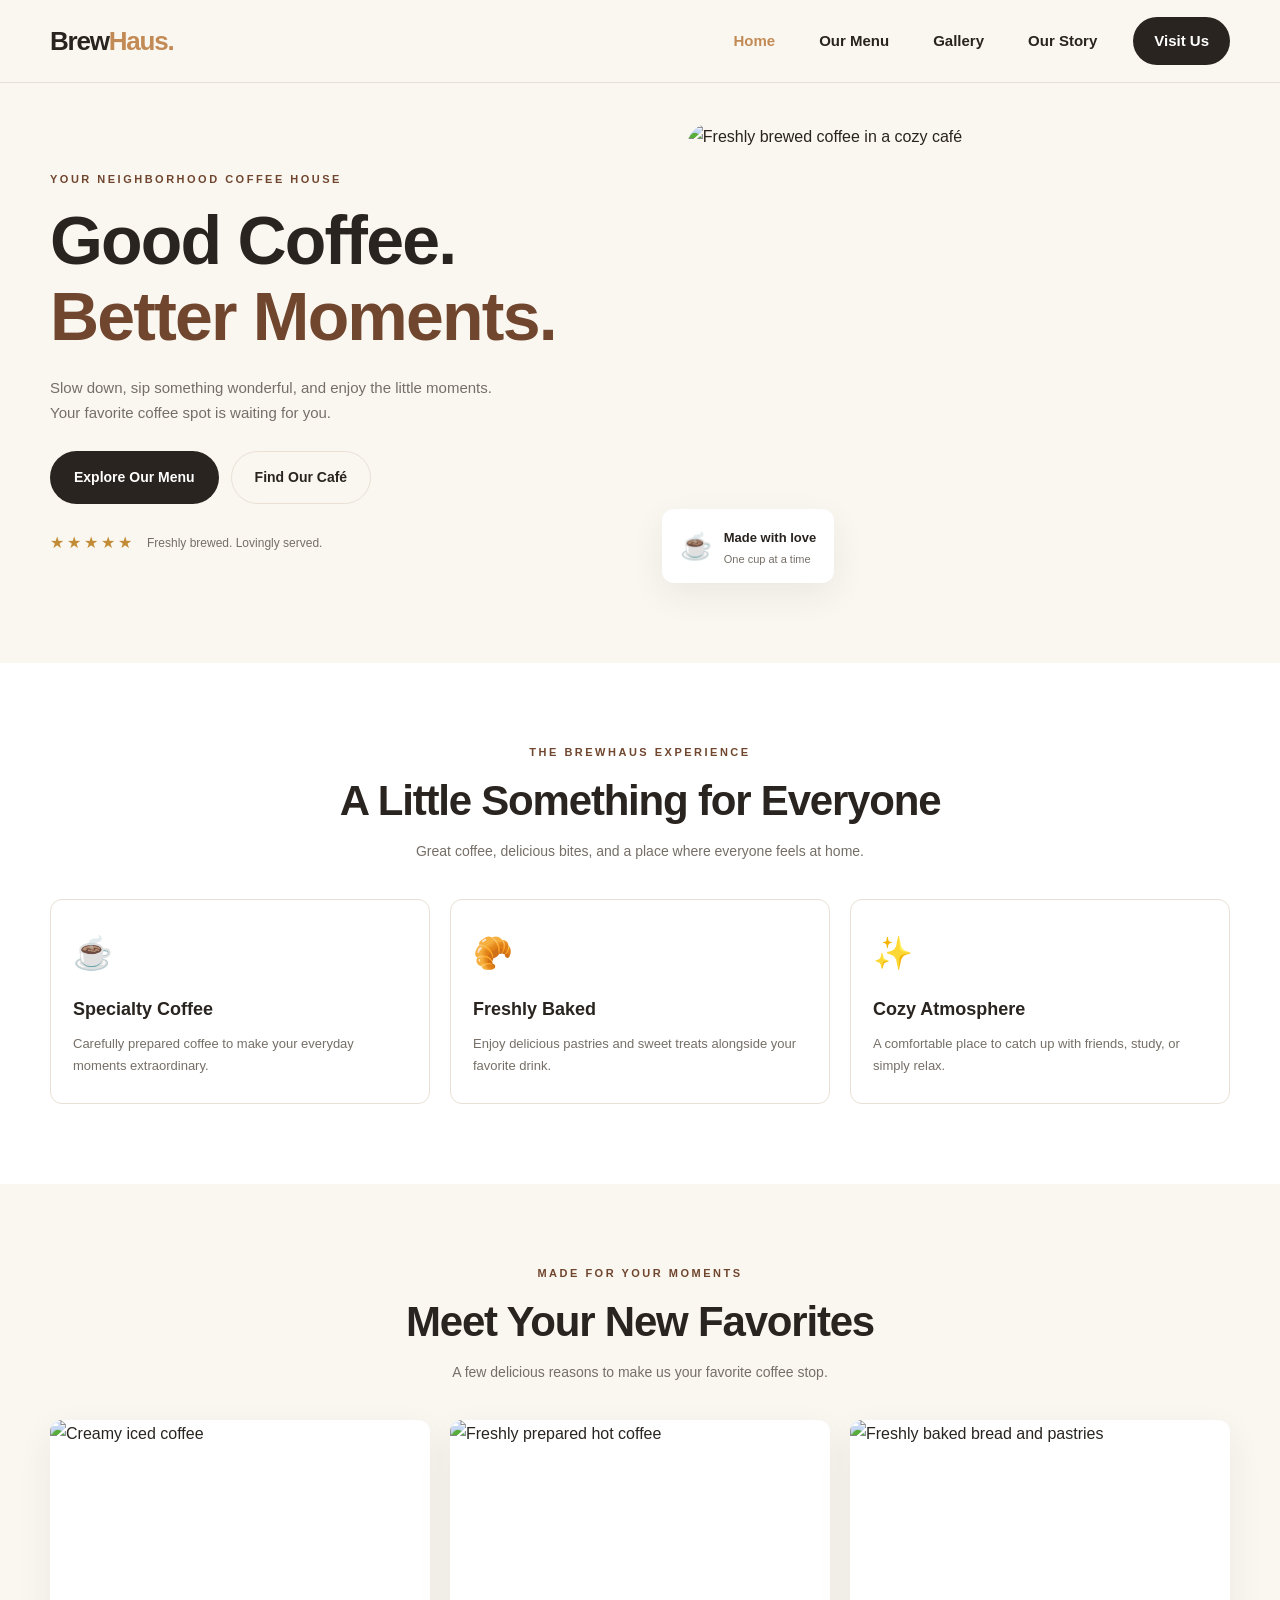
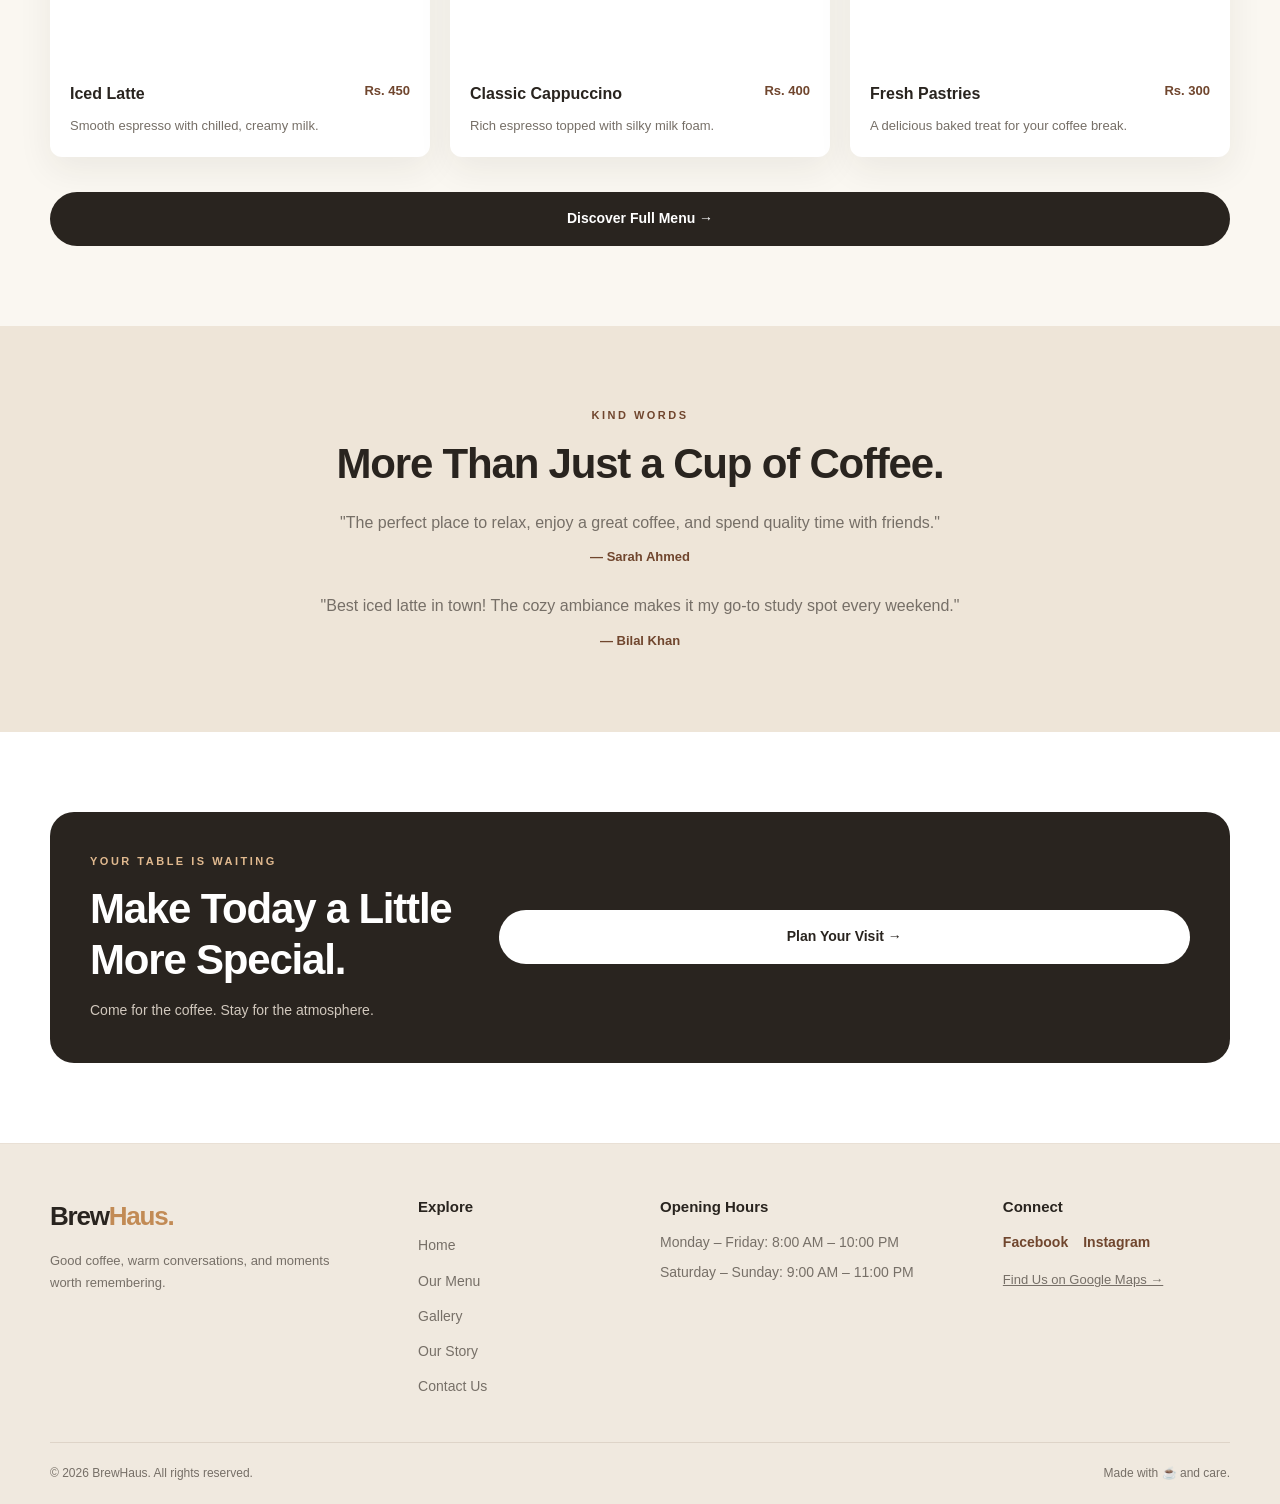
==== commit f73f2d29: "update" ====
--- a/index.html
+++ b/index.html
@@ -1,69 +1,67 @@
-
 <!DOCTYPE html>
 <html lang="en">
 <head>
     <meta charset="UTF-8">
     <meta name="viewport" content="width=device-width, initial-scale=1.0">
-
     <meta name="description" content="Discover BrewHaus, your neighborhood café for specialty coffee, fresh pastries, and unforgettable moments.">
-
     <meta name="theme-color" content="#f8f3eb">
 
     <title>BrewHaus | Coffee, Comfort & Connection</title>
 
+    <!-- Favicon & SEO Meta Tags -->
+    <link rel="icon" href="images/favicon.ico" type="image/x-icon">
+    <meta property="og:type" content="website">
+    <meta property="og:title" content="BrewHaus — Specialty Coffee & Bakery">
+    <meta property="og:description" content="Discover artisanal coffee, fresh pastries, and a warm atmosphere at BrewHaus.">
+    <meta property="og:image" content="https://posetalha-47.github.io/BrewHausproject/images/hero-og.jpg">
+    <meta property="og:url" content="https://posetalha-47.github.io/BrewHausproject/">
+
     <link rel="stylesheet" href="css/style.css">
-    
-
     <script src="js/script.js" defer></script>
 </head>
 
 <body>
 
     <!-- Header -->
-  
-<header class="site-header">
-    <div class="container navbar">
-
-        <a href="index.html" class="logo" aria-label="BrewHaus Home">
-            Brew<span>Haus.</span>
-        </a>
-
-        <button
-            class="menu-toggle"
-            type="button"
-            aria-label="Open navigation menu"
-            aria-expanded="false"
-            aria-controls="main-navigation">
-            <span></span>
-            <span></span>
-            <span></span>
-        </button>
-
-        <nav id="main-navigation" class="navigation" aria-label="Main navigation">
-            <a href="index.html" aria-current="page">Home</a>
-            <a href="menu.html">Our Menu</a>
-            <a href="gallery.html">Gallery</a>
-            <a href="about.html">Our Story</a>
-            <a href="contact.html" class="nav-button">Visit Us</a>
-        </nav>
-
-    </div>
-</header>
-
+    <header class="site-header">
+        <div class="container navbar">
+
+            <a href="index.html" class="logo" aria-label="BrewHaus Home">
+                Brew<span>Haus.</span>
+            </a>
+
+            <button
+                class="menu-toggle"
+                type="button"
+                aria-label="Open navigation menu"
+                aria-expanded="false"
+                aria-controls="main-navigation">
+                <span></span>
+                <span></span>
+                <span></span>
+            </button>
+
+            <nav id="main-navigation" class="navigation" aria-label="Main navigation">
+                <a href="index.html" aria-current="page">Home</a>
+                <a href="menu.html">Our Menu</a>
+                <a href="gallery.html">Gallery</a>
+                <a href="about.html">Our Story</a>
+                <a href="contact.html" class="nav-button">Visit Us</a>
+            </nav>
+
+        </div>
+    </header>
 
     <!-- Main Content -->
     <main>
 
         <!-- Hero Section -->
         <section class="hero">
-
             <div class="container hero-grid">
 
                 <div class="hero-content">
 
-                    <p class="eyebrow">
-                        YOUR NEIGHBORHOOD COFFEE HOUSE
-                    </p>
+                    <p class="eyebrow">YOUR NEIGHBORHOOD COFFEE HOUSE</p>
 
                     <h1>
                         Good Coffee.<br>
@@ -77,15 +75,8 @@
                     </p>
 
                     <div class="hero-buttons">
-
-                        <a href="menu.html" class="button button-primary">
-                            Explore Our Menu
-                        </a>
-
-                        <a href="contact.html" class="button button-secondary">
-                            Find Our Café
-                        </a>
-
+                        <a href="menu.html" class="button button-primary">Explore Our Menu</a>
+                        <a href="contact.html" class="button button-secondary">Find Our Café</a>
                     </div>
 
                     <div class="hero-note">
@@ -95,9 +86,7 @@
 
                 </div>
 
-
                 <div class="hero-image">
-
                     <img
                         src="https://images.unsplash.com/photo-1442512595331-e89e73853f31?auto=format&fit=crop&w=1000&q=85"
                         alt="Freshly brewed coffee in a cozy café"
@@ -110,316 +99,189 @@
                             <p>One cup at a time</p>
                         </div>
                     </div>
-
-                </div>
-
-            </div>
-
-        </section>
-
+                </div>
+
+            </div>
+        </section>
 
         <!-- Highlights -->
         <section class="highlights section-padding">
-
             <div class="container">
 
                 <div class="section-heading">
-
                     <p class="eyebrow">THE BREWHAUS EXPERIENCE</p>
-
                     <h2>A Little Something for Everyone</h2>
-
-                    <p>
-                        Great coffee, delicious bites, and a place
-                        where everyone feels at home.
-                    </p>
-
-                </div>
-
+                    <p>Great coffee, delicious bites, and a place where everyone feels at home.</p>
+                </div>
 
                 <div class="highlight-grid">
 
                     <article class="highlight-card">
-
-                        <div class="highlight-icon" aria-hidden="true">
-                            ☕
-                        </div>
-
+                        <div class="highlight-icon" aria-hidden="true">☕</div>
                         <h3>Specialty Coffee</h3>
-
-                        <p>
-                            Carefully prepared coffee to make your
-                            everyday moments extraordinary.
-                        </p>
-
-                    </article>
-
+                        <p>Carefully prepared coffee to make your everyday moments extraordinary.</p>
+                    </article>
 
                     <article class="highlight-card">
-
-                        <div class="highlight-icon" aria-hidden="true">
-                            🥐
-                        </div>
-
+                        <div class="highlight-icon" aria-hidden="true">🥐</div>
                         <h3>Freshly Baked</h3>
-
-                        <p>
-                            Enjoy delicious pastries and sweet treats
-                            alongside your favorite drink.
-                        </p>
-
-                    </article>
-
+                        <p>Enjoy delicious pastries and sweet treats alongside your favorite drink.</p>
+                    </article>
 
                     <article class="highlight-card">
-
-                        <div class="highlight-icon" aria-hidden="true">
-                            ✨
-                        </div>
-
+                        <div class="highlight-icon" aria-hidden="true">✨</div>
                         <h3>Cozy Atmosphere</h3>
-
-                        <p>
-                            A comfortable place to catch up with
-                            friends, study, or simply relax.
-                        </p>
-
-                    </article>
-
-                </div>
-
-            </div>
-
-        </section>
-
+                        <p>A comfortable place to catch up with friends, study, or simply relax.</p>
+                    </article>
+
+                </div>
+
+            </div>
+        </section>
 
         <!-- Popular Menu -->
         <section class="popular section-padding">
-
             <div class="container">
 
                 <div class="section-heading">
-
                     <p class="eyebrow">MADE FOR YOUR MOMENTS</p>
-
                     <h2>Meet Your New Favorites</h2>
-
-                    <p>
-                        A few delicious reasons to make us your
-                        favorite coffee stop.
-                    </p>
-
-                </div>
-
+                    <p>A few delicious reasons to make us your favorite coffee stop.</p>
+                </div>
 
                 <div class="product-grid">
 
                     <article class="product-card">
-
                         <img
                             src="https://images.unsplash.com/photo-1461023058943-07fcbe16d735?auto=format&fit=crop&w=700&q=80"
                             alt="Creamy iced coffee"
                             loading="lazy">
 
                         <div class="product-info">
-
                             <div class="product-title">
                                 <h3>Iced Latte</h3>
                                 <span>Rs. 450</span>
                             </div>
-
-                            <p>
-                                Smooth espresso with chilled,
-                                creamy milk.
-                            </p>
-
-                        </div>
-
-                    </article>
-
+                            <p>Smooth espresso with chilled, creamy milk.</p>
+                        </div>
+                    </article>
 
                     <article class="product-card">
-
                         <img
                             src="https://images.unsplash.com/photo-1509042239860-f550ce710b93?auto=format&fit=crop&w=700&q=80"
                             alt="Freshly prepared hot coffee"
                             loading="lazy">
 
                         <div class="product-info">
-
                             <div class="product-title">
                                 <h3>Classic Cappuccino</h3>
                                 <span>Rs. 400</span>
                             </div>
-
-                            <p>
-                                Rich espresso topped with
-                                silky milk foam.
-                            </p>
-
-                        </div>
-
-                    </article>
-
+                            <p>Rich espresso topped with silky milk foam.</p>
+                        </div>
+                    </article>
 
                     <article class="product-card">
-
                         <img
                             src="https://images.unsplash.com/photo-1509440159596-0249088772ff?auto=format&fit=crop&w=700&q=80"
                             alt="Freshly baked bread and pastries"
                             loading="lazy">
 
                         <div class="product-info">
-
                             <div class="product-title">
                                 <h3>Fresh Pastries</h3>
                                 <span>Rs. 300</span>
                             </div>
-
-                            <p>
-                                A delicious baked treat for
-                                your coffee break.
-                            </p>
-
-                        </div>
-
-                    </article>
-
-                </div>
-
+                            <p>A delicious baked treat for your coffee break.</p>
+                        </div>
+                    </article>
+
+                </div>
 
                 <div class="center-button">
-
-                    <a href="menu.html" class="button button-primary">
-                        Discover Full Menu →
-                    </a>
-
-                </div>
-
-            </div>
-
-        </section>
-
+                    <a href="menu.html" class="button button-primary">Discover Full Menu →</a>
+                </div>
+
+            </div>
+        </section>
 
         <!-- Testimonials -->
         <section class="testimonial section-padding">
-
             <div class="container testimonial-content">
-
                 <p class="eyebrow">KIND WORDS</p>
-
                 <h2>More Than Just a Cup of Coffee.</h2>
 
                 <blockquote>
-                    "The perfect place to relax, enjoy a great coffee,
-                    and spend quality time with friends."
+                    "The perfect place to relax, enjoy a great coffee, and spend quality time with friends."
                 </blockquote>
-
-                <p class="testimonial-author">
-                    — A BrewHaus Coffee Lover
-                </p>
-
-            </div>
-
-        </section>
-
+                <p class="testimonial-author">— Sarah Ahmed</p>
+
+                <blockquote style="margin-top: 1.5rem;">
+                    "Best iced latte in town! The cozy ambiance makes it my go-to study spot every weekend."
+                </blockquote>
+                <p class="testimonial-author">— Bilal Khan</p>
+            </div>
+        </section>
 
         <!-- Visit CTA -->
         <section class="visit-section section-padding">
-
             <div class="container visit-card">
-
                 <div>
                     <p class="eyebrow">YOUR TABLE IS WAITING</p>
-
                     <h2>Make Today a Little More Special.</h2>
-
-                    <p>
-                        Come for the coffee. Stay for the atmosphere.
-                    </p>
-                </div>
-
-                <a href="contact.html" class="button button-light">
-                    Plan Your Visit →
-                </a>
-
-            </div>
-
+                    <p>Come for the coffee. Stay for the atmosphere.</p>
+                </div>
+
+                <a href="contact.html" class="button button-light">Plan Your Visit →</a>
+            </div>
         </section>
 
     </main>
 
-
-    <!-- Footer -->
+    <!-- Unified Footer -->
     <footer class="site-footer">
-
         <div class="container footer-grid">
 
             <div class="footer-brand">
-
-                <a href="index.html" class="logo">
+                <a href="index.html" class="logo" aria-label="BrewHaus Home">
                     Brew<span>Haus.</span>
                 </a>
-
-                <p>
-                    Good coffee, warm conversations,
-                    and moments worth remembering.
-                </p>
-
-            </div>
-
+                <p>Good coffee, warm conversations, and moments worth remembering.</p>
+            </div>
 
             <div class="footer-links">
-
                 <h3>Explore</h3>
-
-                <a href="menu.html">Our Menu</a>
-                <a href="gallery.html">Gallery</a>
-                <a href="about.html">Our Story</a>
-                <a href="contact.html">Contact Us</a>
-
-            </div>
-
+                <ul>
+                    <li><a href="index.html">Home</a></li>
+                    <li><a href="menu.html">Our Menu</a></li>
+                    <li><a href="gallery.html">Gallery</a></li>
+                    <li><a href="about.html">Our Story</a></li>
+                    <li><a href="contact.html">Contact Us</a></li>
+                </ul>
+            </div>
 
             <div class="footer-hours">
-
                 <h3>Opening Hours</h3>
-
-                <p>Monday – Friday: 8 AM – 10 PM</p>
-                <p>Saturday – Sunday: 9 AM – 11 PM</p>
-
-                <p class="hours-note">
-                    Sample hours — update before publishing.
-                </p>
-
+                <p>Monday – Friday: 8:00 AM – 10:00 PM</p>
+                <p>Saturday – Sunday: 9:00 AM – 11:00 PM</p>
+            </div>
+
+            <div class="footer-social">
+                <h3>Connect</h3>
+                <div class="social-links">
+                    <a href="https://facebook.com" target="_blank" rel="noopener noreferrer" aria-label="BrewHaus on Facebook">Facebook</a>
+                    <a href="https://instagram.com" target="_blank" rel="noopener noreferrer" aria-label="BrewHaus on Instagram">Instagram</a>
+                </div>
+                <p class="map-link"><a href="contact.html#map">Find Us on Google Maps &rarr;</a></p>
             </div>
 
         </div>
 
-
         <div class="container footer-bottom">
-
-            <p>
-                &copy; <span id="current-year">2026</span> BrewHaus.
-                All rights reserved.
-            </p>
-
+            <p>&copy; <span id="current-year">2026</span> BrewHaus. All rights reserved.</p>
             <p>Made with ☕ and care.</p>
-
         </div>
-
     </footer>
 
-    
-<button
-  class="menu-toggle"
-  type="button"
-  aria-label="Open navigation menu"
-  aria-expanded="false"
-  aria-controls="main-navigation">
-  ☰
-</button>
-
-
 </body>
-</html>
+</html>
--- a/css/style.css
+++ b/css/style.css
@@ -1,4 +1,6 @@
-
+/* ==========================================
+   BREWHAUS - DESIGN SYSTEM & DESIGN TOKENS
+   ========================================== */
 
 :root {
     --color-bg: #faf7f1;
@@ -8,6 +10,7 @@
     --color-accent: #c28b55;
     --color-muted: #766f67;
     --color-border: #e9e0d5;
+    --primary-color: #6f4e37;
 
     --font-body: Arial, Helvetica, sans-serif;
 
@@ -19,8 +22,9 @@
     --shadow-card: 0 12px 35px rgba(41, 36, 31, 0.07);
 }
 
-
-/* Reset */
+/* ==========================================
+   GLOBAL RESET & BASE STYLES
+   ========================================== */
 
 * {
     margin: 0;
@@ -64,27 +68,26 @@
 }
 
 button:focus-visible,
-a:focus-visible {
+a:focus-visible,
+input:focus-visible,
+textarea:focus-visible,
+select:focus-visible {
     outline: 3px solid var(--color-accent);
-    outline-offset: 4px;
+    outline-offset: 3px;
 }
 
 .container {
-    width: min(
-        var(--container-width),
-        calc(100% - 40px)
-    );
+    width: min(var(--container-width), calc(100% - 32px));
     margin-inline: auto;
 }
 
 .section-padding {
-    padding-block: 90px;
-}
-
-
-/* =========================
-   NAVIGATION
-========================= */
+    padding-block: 60px;
+}
+
+/* ==========================================
+   HEADER & NAVIGATION (MOBILE-FIRST BASE)
+   ========================================== */
 
 .site-header {
     background: rgba(250, 247, 241, 0.96);
@@ -95,31 +98,83 @@
 }
 
 .navbar {
-    min-height: 82px;
+    min-height: 72px;
     display: flex;
     align-items: center;
     justify-content: space-between;
-    gap: 25px;
+    gap: 15px;
+    position: relative;
 }
 
 .logo {
-    font-size: 29px;
+    font-size: 26px;
     font-weight: 800;
-    letter-spacing: -1.5px;
+    letter-spacing: -1.2px;
 }
 
 .logo span {
     color: var(--color-accent);
 }
 
+/* Hamburger Button (Default Visible on Mobile) */
+.menu-toggle {
+    display: flex;
+    flex-direction: column;
+    justify-content: center;
+    align-items: center;
+    gap: 5px;
+    width: 44px;
+    height: 44px;
+    background: transparent;
+    border: 0;
+    cursor: pointer;
+    border-radius: 8px;
+}
+
+.menu-toggle span {
+    display: block;
+    width: 23px;
+    height: 2px;
+    background: var(--color-dark);
+    transition: transform 0.2s ease, opacity 0.2s ease;
+}
+
+.menu-toggle[aria-expanded="true"] span:nth-child(1) {
+    transform: translateY(7px) rotate(45deg);
+}
+
+.menu-toggle[aria-expanded="true"] span:nth-child(2) {
+    opacity: 0;
+}
+
+.menu-toggle[aria-expanded="true"] span:nth-child(3) {
+    transform: translateY(-7px) rotate(-45deg);
+}
+
+/* Mobile Dropdown Navigation */
 .navigation {
-    display: flex;
-    align-items: center;
-    gap: 32px;
+    display: none;
+    position: absolute;
+    top: 100%;
+    left: 0;
+    right: 0;
+    flex-direction: column;
+    align-items: stretch;
+    gap: 0;
+    padding: 12px 20px 22px;
+    background: var(--color-bg);
+    border-bottom: 1px solid var(--color-border);
+    box-shadow: 0 10px 20px rgba(0,0,0,0.05);
+}
+
+.navigation.is-open,
+.navigation.open {
+    display: flex !important;
 }
 
 .navigation a {
-    font-size: 14px;
+    padding: 12px 8px;
+    font-size: 15px;
     font-weight: 600;
     transition: color 0.2s ease;
 }
@@ -130,38 +185,27 @@
 }
 
 .navigation .nav-button {
+    margin-top: 8px;
     padding: 11px 21px;
     background: var(--color-dark);
     color: var(--color-white);
     border-radius: 50px;
-}
-
-.navigation .nav-button:hover {
-    background: var(--color-brown);
-    color: var(--color-white);
-}
-
-.menu-toggle {
-    display: none;
-    background: transparent;
-    border: 0;
-    cursor: pointer;
-}
-
-
-/* =========================
-   HERO
-========================= */
+    text-align: center;
+}
+
+/* ==========================================
+   HERO SECTION
+   ========================================== */
 
 .hero {
-    padding-block: 75px 85px;
+    padding-block: 40px 60px;
 }
 
 .hero-grid {
     display: grid;
-    grid-template-columns: 1fr 0.95fr;
+    grid-template-columns: 1fr;
     align-items: center;
-    gap: 65px;
+    gap: 35px;
 }
 
 .eyebrow {
@@ -170,14 +214,14 @@
     font-weight: 800;
     letter-spacing: 2.5px;
     text-transform: uppercase;
-    margin-bottom: 18px;
+    margin-bottom: 14px;
 }
 
 .hero h1 {
-    font-size: clamp(42px, 5vw, 68px);
+    font-size: clamp(38px, 8vw, 68px);
     line-height: 1.12;
-    letter-spacing: -2.8px;
-    margin-bottom: 24px;
+    letter-spacing: -1.8px;
+    margin-bottom: 20px;
 }
 
 .hero h1 span {
@@ -187,14 +231,14 @@
 .hero-description {
     max-width: 460px;
     color: var(--color-muted);
-    font-size: 16px;
-    margin-bottom: 30px;
+    font-size: 15px;
+    margin-bottom: 25px;
 }
 
 .hero-buttons {
     display: flex;
-    flex-wrap: wrap;
-    gap: 14px;
+    flex-direction: column;
+    gap: 12px;
 }
 
 .button {
@@ -205,12 +249,11 @@
     padding: 14px 23px;
     border: 1px solid transparent;
     border-radius: 50px;
-    font-size: 13px;
+    font-size: 14px;
     font-weight: 700;
     cursor: pointer;
-    transition:
-        background 0.2s ease,
-        transform 0.2s ease;
+    transition: background 0.2s ease, transform 0.2s ease;
+    width: 100%;
 }
 
 .button:hover {
@@ -239,7 +282,7 @@
     display: flex;
     align-items: center;
     gap: 12px;
-    margin-top: 35px;
+    margin-top: 25px;
 }
 
 .rating {
@@ -258,26 +301,26 @@
 }
 
 .hero-image > img {
-    height: 490px;
+    height: 320px;
     object-fit: cover;
     border-radius: var(--radius-large);
 }
 
 .image-badge {
     position: absolute;
-    left: -25px;
-    bottom: 25px;
+    left: 12px;
+    bottom: 20px;
     display: flex;
     align-items: center;
     gap: 12px;
-    padding: 16px 20px;
+    padding: 14px 18px;
     background: var(--color-white);
     border-radius: var(--radius-small);
     box-shadow: var(--shadow-card);
 }
 
 .image-badge > span {
-    font-size: 29px;
+    font-size: 26px;
 }
 
 .image-badge strong {
@@ -289,35 +332,29 @@
     color: var(--color-muted);
 }
 
-
-/* =========================
-   SECTION HEADINGS
-========================= */
+/* ==========================================
+   SECTION HEADINGS & HIGHLIGHTS
+   ========================================== */
 
 .section-heading {
     max-width: 650px;
-    margin: 0 auto 45px;
+    margin: 0 auto 35px;
     text-align: center;
 }
 
 .section-heading h2,
 .testimonial h2,
 .visit-card h2 {
-    font-size: clamp(29px, 4vw, 42px);
+    font-size: clamp(28px, 5vw, 42px);
     line-height: 1.2;
-    letter-spacing: -1.3px;
-    margin-bottom: 16px;
+    letter-spacing: -1.2px;
+    margin-bottom: 14px;
 }
 
 .section-heading > p:last-child {
     color: var(--color-muted);
     font-size: 14px;
 }
-
-
-/* =========================
-   HIGHLIGHTS
-========================= */
 
 .highlights {
     background: var(--color-white);
@@ -325,29 +362,29 @@
 
 .highlight-grid {
     display: grid;
-    grid-template-columns: repeat(3, minmax(0, 1fr));
-    gap: 24px;
+    grid-template-columns: 1fr;
+    gap: 20px;
 }
 
 .highlight-card {
-    padding: 32px 25px;
+    padding: 26px 22px;
     border: 1px solid var(--color-border);
     border-radius: var(--radius-small);
     transition: transform 0.2s ease;
 }
 
 .highlight-card:hover {
-    transform: translateY(-5px);
+    transform: translateY(-4px);
 }
 
 .highlight-icon {
-    font-size: 34px;
-    margin-bottom: 18px;
+    font-size: 32px;
+    margin-bottom: 14px;
 }
 
 .highlight-card h3 {
-    font-size: 19px;
-    margin-bottom: 10px;
+    font-size: 18px;
+    margin-bottom: 8px;
 }
 
 .highlight-card p {
@@ -355,15 +392,14 @@
     font-size: 13px;
 }
 
-
-/* =========================
-   POPULAR PRODUCTS
-========================= */
+/* ==========================================
+   POPULAR PRODUCTS & MENU PAGE
+   ========================================== */
 
 .product-grid {
     display: grid;
-    grid-template-columns: repeat(3, minmax(0, 1fr));
-    gap: 25px;
+    grid-template-columns: 1fr;
+    gap: 20px;
 }
 
 .product-card {
@@ -374,12 +410,12 @@
 }
 
 .product-card > img {
-    height: 245px;
+    height: 240px;
     object-fit: cover;
 }
 
 .product-info {
-    padding: 22px;
+    padding: 20px;
 }
 
 .product-title {
@@ -387,7 +423,7 @@
     align-items: flex-start;
     justify-content: space-between;
     gap: 12px;
-    margin-bottom: 10px;
+    margin-bottom: 8px;
 }
 
 .product-title h3 {
@@ -398,7 +434,6 @@
     color: var(--color-brown);
     font-size: 13px;
     font-weight: 800;
-    white-space: nowrap;
 }
 
 .product-info > p {
@@ -407,14 +442,87 @@
 }
 
 .center-button {
-    margin-top: 40px;
+    margin-top: 35px;
     text-align: center;
 }
 
-
-/* =========================
-   TESTIMONIAL
-========================= */
+/* Menu Page Specifics */
+.menu-page {
+    padding-block: 40px 60px;
+}
+
+.menu-heading {
+    text-align: center;
+    margin-bottom: 30px;
+}
+
+.menu-filters {
+    display: flex;
+    flex-wrap: wrap;
+    justify-content: center;
+    gap: 10px;
+    margin-bottom: 30px;
+}
+
+.menu-filters button {
+    padding: 10px 20px;
+    border: 1px solid var(--color-border);
+    border-radius: 30px;
+    background: var(--color-white);
+    color: var(--color-dark);
+    cursor: pointer;
+    font-size: 14px;
+}
+
+.menu-filters button.active,
+.menu-filters button:hover {
+    background: var(--color-dark);
+    color: var(--color-white);
+}
+
+.menu-grid {
+    display: grid;
+    grid-template-columns: 1fr;
+    gap: 20px;
+}
+
+.menu-card {
+    padding: 22px;
+    background: var(--color-white);
+    border: 1px solid var(--color-border);
+    border-radius: 16px;
+    transition: transform 0.2s ease;
+}
+
+.menu-card[hidden] {
+    display: none !important;
+}
+
+.menu-icon {
+    font-size: 30px;
+}
+
+.menu-card h2 {
+    margin: 10px 0 6px;
+    font-size: 20px;
+}
+
+.menu-card p {
+    color: var(--color-muted);
+    font-size: 14px;
+}
+
+.price {
+    color: var(--color-brown);
+    font-size: 18px;
+    font-weight: bold;
+    display: inline-block;
+    margin-top: 8px;
+}
+
+/* ==========================================
+   TESTIMONIALS & VISIT CTA
+   ========================================== */
 
 .testimonial {
     background: #eee5d8;
@@ -427,8 +535,8 @@
 
 .testimonial blockquote {
     color: var(--color-muted);
-    font-size: 18px;
-    margin: 25px auto;
+    font-size: 16px;
+    margin: 20px auto 10px;
 }
 
 .testimonial-author {
@@ -437,21 +545,16 @@
     font-weight: 700;
 }
 
-
-/* =========================
-   VISIT CTA
-========================= */
-
 .visit-section {
     background: var(--color-white);
 }
 
 .visit-card {
     display: flex;
-    align-items: center;
-    justify-content: space-between;
-    gap: 35px;
-    padding: 48px;
+    flex-direction: column;
+    align-items: flex-start;
+    gap: 25px;
+    padding: 28px 22px;
     border-radius: var(--radius-large);
     background: var(--color-dark);
     color: var(--color-white);
@@ -461,17 +564,12 @@
     color: #e0b98f;
 }
 
-.visit-card h2 {
-    max-width: 560px;
-}
-
 .visit-card p:not(.eyebrow) {
     color: #d1c8bd;
     font-size: 14px;
 }
 
 .button-light {
-    flex-shrink: 0;
     background: var(--color-white);
     color: var(--color-dark);
 }
@@ -480,42 +578,301 @@
     background: #eee5d8;
 }
 
-
-/* =========================
-   FOOTER
-========================= */
+/* ==========================================
+   GALLERY PAGE & LIGHTBOX
+   ========================================== */
+
+.gallery-page {
+    padding-block: 40px 60px;
+}
+
+.gallery-heading {
+    text-align: center;
+    margin-bottom: 30px;
+}
+
+.gallery-grid {
+    display: grid;
+    grid-template-columns: 1fr;
+    gap: 15px;
+}
+
+.gallery-item {
+    padding: 0;
+    border: 0;
+    background: transparent;
+    border-radius: 12px;
+    overflow: hidden;
+    cursor: pointer;
+}
+
+.gallery-item img {
+    display: block;
+    width: 100%;
+    height: 240px;
+    object-fit: cover;
+    transition: transform 0.25s ease;
+}
+
+.gallery-item:hover img {
+    transform: scale(1.04);
+}
+
+.lightbox[hidden] {
+    display: none !important;
+}
+
+.lightbox {
+    position: fixed;
+    inset: 0;
+    z-index: 9999;
+    background: rgba(0, 0, 0, 0.9);
+    display: flex;
+    justify-content: center;
+    align-items: center;
+    padding: 20px;
+}
+
+.lightbox img {
+    max-width: 90%;
+    max-height: 80vh;
+    object-fit: contain;
+    border-radius: 6px;
+}
+
+.lightbox-close {
+    position: absolute;
+    top: 15px;
+    right: 25px;
+    color: white;
+    background: transparent;
+    border: 0;
+    font-size: 40px;
+    cursor: pointer;
+}
+
+/* ==========================================
+   ABOUT PAGE
+   ========================================== */
+
+.about-hero {
+    padding-block: 40px;
+    display: grid;
+    grid-template-columns: 1fr;
+    gap: 25px;
+}
+
+.about-hero > img {
+    width: 100%;
+    height: 270px;
+    object-fit: cover;
+    border-radius: 14px;
+}
+
+.about-story {
+    display: grid;
+    grid-template-columns: 1fr;
+    gap: 20px;
+    margin-bottom: 50px;
+}
+
+.about-values {
+    display: grid;
+    grid-template-columns: 1fr;
+    gap: 20px;
+    margin-bottom: 50px;
+}
+
+.value-card {
+    padding: 25px;
+    border: 1px solid var(--color-border);
+    border-radius: 12px;
+    background: var(--color-white);
+}
+
+.value-card h3 {
+    margin-bottom: 8px;
+}
+
+.about-cta {
+    padding: 40px 20px;
+    text-align: center;
+    background: rgba(112, 70, 46, 0.08);
+    border-radius: var(--radius-small);
+}
+
+.about-button {
+    display: inline-block;
+    margin-top: 15px;
+    padding: 13px 24px;
+    border-radius: 50px;
+    background: var(--color-brown);
+    color: #fff;
+    font-weight: 700;
+}
+
+/* ==========================================
+   CONTACT PAGE & FORM ACCESSIBILITY
+   ========================================== */
+
+.contact-page {
+    padding-block: 40px 60px;
+}
+
+.contact-heading {
+    text-align: center;
+    margin-bottom: 30px;
+}
+
+.contact-grid {
+    display: grid;
+    grid-template-columns: 1fr;
+    gap: 25px;
+    margin-bottom: 40px;
+}
+
+.info-card,
+.reservation-form {
+    background: var(--color-white);
+    padding: 22px;
+    border-radius: 12px;
+    border: 1px solid var(--color-border);
+    box-shadow: var(--shadow-card);
+}
+
+.info-card h2 {
+    margin-bottom: 12px;
+}
+
+.info-card h3 {
+    font-size: 15px;
+    margin-top: 18px;
+    margin-bottom: 4px;
+    color: var(--color-brown);
+}
+
+.info-card p {
+    color: var(--color-muted);
+    font-size: 14px;
+}
+
+/* Accessible Form Group & Labels */
+.reservation-form {
+    display: flex;
+    flex-direction: column;
+    gap: 16px;
+}
+
+.form-group {
+    display: flex;
+    flex-direction: column;
+    gap: 6px;
+}
+
+.form-group label {
+    font-size: 13px;
+    font-weight: 700;
+    color: var(--color-dark);
+}
+
+.reservation-form input,
+.reservation-form select,
+.reservation-form textarea {
+    width: 100%;
+    padding: 12px 14px;
+    border: 1px solid var(--color-border);
+    border-radius: 8px;
+    font-size: 14px;
+    background: var(--color-bg);
+    color: var(--color-dark);
+}
+
+.reservation-form input:focus,
+.reservation-form select:focus,
+.reservation-form textarea:focus {
+    border-color: var(--color-brown);
+    background: var(--color-white);
+}
+
+.btn-submit {
+    width: 100%;
+    background-color: var(--color-dark);
+    color: var(--color-white);
+    padding: 14px;
+    border: none;
+    border-radius: 50px;
+    font-size: 15px;
+    font-weight: 700;
+    cursor: pointer;
+    transition: background-color 0.2s ease;
+}
+
+.btn-submit:hover {
+    background-color: var(--color-brown);
+}
+
+.map-section {
+    margin-top: 30px;
+}
+
+.map-container {
+    margin-top: 12px;
+    border-radius: 12px;
+    overflow: hidden;
+    box-shadow: var(--shadow-card);
+}
+
+.map-container iframe {
+    display: block;
+    width: 100%;
+    height: 300px;
+    border: 0;
+}
+
+/* ==========================================
+   UNIFIED FOOTER
+   ========================================== */
 
 .site-footer {
-    padding-top: 65px;
+    padding-top: 50px;
     background: #f0e9df;
+    border-top: 1px solid var(--color-border);
 }
 
 .footer-grid {
     display: grid;
-    grid-template-columns: 1.3fr 0.7fr 1.2fr;
-    gap: 45px;
-    padding-bottom: 45px;
+    grid-template-columns: 1fr;
+    gap: 30px;
+    padding-bottom: 35px;
 }
 
 .footer-brand > p {
     max-width: 290px;
-    margin-top: 15px;
+    margin-top: 12px;
     color: var(--color-muted);
     font-size: 13px;
 }
 
 .footer-links h3,
-.footer-hours h3 {
-    margin-bottom: 17px;
+.footer-hours h3,
+.footer-social h3 {
+    margin-bottom: 12px;
     font-size: 15px;
+    color: var(--color-dark);
+}
+
+.footer-links ul {
+    list-style: none;
+}
+
+.footer-links li {
+    margin-bottom: 8px;
 }
 
 .footer-links a {
-    display: block;
-    width: fit-content;
-    margin-bottom: 9px;
-    color: var(--color-muted);
-    font-size: 13px;
+    color: var(--color-muted);
+    font-size: 14px;
+    transition: color 0.2s ease;
 }
 
 .footer-links a:hover {
@@ -523,233 +880,182 @@
 }
 
 .footer-hours p {
-    margin-bottom: 9px;
+    margin-bottom: 6px;
+    color: var(--color-muted);
+    font-size: 14px;
+}
+
+.footer-social .social-links {
+    display: flex;
+    gap: 15px;
+    margin-bottom: 10px;
+}
+
+.footer-social .social-links a {
+    color: var(--color-brown);
+    font-weight: 700;
+    font-size: 14px;
+}
+
+.footer-social .map-link a {
     color: var(--color-muted);
     font-size: 13px;
-}
-
-.footer-hours .hours-note {
-    font-size: 11px;
-    font-style: italic;
+    text-decoration: underline;
 }
 
 .footer-bottom {
     display: flex;
-    justify-content: space-between;
-    gap: 20px;
-    padding-block: 22px;
+    flex-direction: column;
+    align-items: center;
+    gap: 8px;
+    padding-block: 20px;
     border-top: 1px solid #ded4c8;
     color: var(--color-muted);
-    font-size: 11px;
-}
-
-
-/* =========================
-   RESPONSIVE DESIGN
-========================= */
-
-@media (max-width: 1024px) {
-
-    .hero-grid {
-        gap: 35px;
-    }
-
-    .hero-image > img {
-        height: 420px;
+    font-size: 12px;
+    text-align: center;
+}
+
+/* ==========================================
+   MEDIA QUERIES (TABLET & DESKTOP OVERRIDES)
+   ========================================== */
+
+/* Tablet Breakpoint (768px and up) */
+@media (min-width: 768px) {
+
+    .section-padding {
+        padding-block: 80px;
+    }
+
+    .navbar {
+        min-height: 82px;
+    }
+
+    .menu-toggle {
+        display: none;
     }
 
     .navigation {
-        gap: 20px;
-    }
-
-    .visit-card {
-        padding: 35px;
-    }
-
-}
-
-
-@media (max-width: 768px) {
-
-    .section-padding {
-        padding-block: 65px;
-    }
-
-    .navbar {
-        min-height: 72px;
-    }
-
-    .menu-toggle {
-        display: flex;
-        flex-direction: column;
-        justify-content: center;
-        gap: 5px;
-        width: 44px;
-        height: 44px;
+        display: flex !important;
+        position: static;
+        flex-direction: row;
         align-items: center;
-        border-radius: 8px;
-    }
-
-    .menu-toggle span {
-        display: block;
-        width: 23px;
-        height: 2px;
-        background: var(--color-dark);
-        transition: transform 0.2s ease;
-    }
-
-    .menu-toggle[aria-expanded="true"] span:first-child {
-        transform: translateY(7px) rotate(45deg);
-    }
-
-    .menu-toggle[aria-expanded="true"] span:nth-child(2) {
-        opacity: 0;
-    }
-
-    .menu-toggle[aria-expanded="true"] span:last-child {
-        transform: translateY(-7px) rotate(-45deg);
-    }
-
-    .navigation {
-        position: absolute;
-        top: 100%;
-        left: 0;
-        right: 0;
-        display: none;
-        flex-direction: column;
-        align-items: stretch;
-        gap: 0;
-        padding: 12px 20px 22px;
-        background: var(--color-bg);
-        border-bottom: 1px solid var(--color-border);
-    }
-
-    .navigation.is-open {
-        display: flex;
-    }
-
-    .navigation a {
-        padding: 13px 5px;
+        gap: 28px;
+        padding: 0;
+        background: transparent;
+        border-bottom: none;
+        box-shadow: none;
+        width: auto;
     }
 
     .navigation .nav-button {
-        margin-top: 8px;
-        text-align: center;
-    }
-
-    .hero {
-        padding-block: 50px 65px;
-    }
-
-    .hero-grid {
-        grid-template-columns: 1fr;
-        gap: 40px;
-    }
-
-    .hero h1 {
-        font-size: clamp(42px, 9vw, 60px);
-    }
-
-    .hero-image > img {
-        height: 390px;
-    }
-
-    .image-badge {
-        left: 12px;
+        margin-top: 0;
+    }
+
+    .hero-buttons {
+        flex-direction: row;
+    }
+
+    .hero-buttons .button {
+        width: auto;
     }
 
     .highlight-grid,
-    .product-grid {
+    .product-grid,
+    .menu-grid,
+    .gallery-grid,
+    .about-values {
         grid-template-columns: repeat(2, minmax(0, 1fr));
     }
 
-    .visit-card {
-        align-items: flex-start;
-        flex-direction: column;
+    .contact-grid {
+        grid-template-columns: 1fr 1fr;
+    }
+
+    .reservation-form {
+        display: grid;
+        grid-template-columns: 1fr 1fr;
+        gap: 14px;
+    }
+
+    .reservation-form .full-width,
+    .reservation-form .btn-submit {
+        grid-column: span 2;
     }
 
     .footer-grid {
         grid-template-columns: repeat(2, minmax(0, 1fr));
-        gap: 35px;
-    }
-
-    .footer-brand {
-        grid-column: 1 / -1;
-    }
-
-}
-
-
-@media (max-width: 480px) {
-
+    }
+
+    .footer-bottom {
+        flex-direction: row;
+        justify-content: space-between;
+        text-align: left;
+    }
+
+    .visit-card {
+        flex-direction: row;
+        align-items: center;
+        justify-content: space-between;
+        padding: 40px;
+    }
+
+    .about-hero,
+    .about-story {
+        grid-template-columns: 1fr 1fr;
+        align-items: center;
+    }
+
+    .about-hero > img {
+        height: 360px;
+    }
+
+}
+
+/* Desktop Breakpoint (1024px and up) */
+@media (min-width: 1024px) {
+
+    .hero-grid {
+        grid-template-columns: 1fr 0.95fr;
+        gap: 65px;
+    }
+
+    .hero-image > img {
+        height: 480px;
+    }
+
+    .image-badge {
+        left: -25px;
+    }
+
+    .highlight-grid,
+    .product-grid,
+    .menu-grid,
+    .gallery-grid,
+    .about-values {
+        grid-template-columns: repeat(3, minmax(0, 1fr));
+    }
+
+    .footer-grid {
+        grid-template-columns: 1.3fr 0.8fr 1.2fr 0.9fr;
+        gap: 40px;
+    }
+
+    .gallery-item img {
+        height: 260px;
+    }
+
+}
+
+/* Large Desktop Breakpoint (1440px and up) */
+@media (min-width: 1440px) {
     .container {
-        width: calc(100% - 32px);
-    }
-
-    .logo {
-        font-size: 26px;
-    }
-
-    .hero h1 {
-        letter-spacing: -1.8px;
-    }
-
-    .hero-buttons {
-        flex-direction: column;
-    }
-
-    .hero-buttons .button {
-        width: 100%;
-    }
-
-    .hero-image > img {
-        height: 320px;
-    }
-
-    .highlight-grid,
-    .product-grid {
-        grid-template-columns: 1fr;
-    }
-
-    .highlight-card {
-        padding: 26px 22px;
-    }
-
-    .product-card > img {
-        height: 250px;
-    }
-
-    .section-heading h2,
-    .testimonial h2,
-    .visit-card h2 {
-        font-size: 30px;
-    }
-
-    .testimonial blockquote {
-        font-size: 16px;
-    }
-
-    .visit-card {
-        padding: 28px 22px;
-    }
-
-    .footer-grid {
-        grid-template-columns: 1fr;
-    }
-
-    .footer-brand {
-        grid-column: auto;
-    }
-
-    .footer-bottom {
-        flex-direction: column;
-        gap: 8px;
-    }
-
-}
-
-
-/* Respect reduced-motion preferences */
+        max-width: 1280px;
+    }
+}
+
+/* ==========================================
+   ACCESSIBILITY: PREFERS-REDUCED-MOTION
+   ========================================== */
 
 @media (prefers-reduced-motion: reduce) {
 
@@ -762,800 +1068,4 @@
         transition-duration: 0.01ms !important;
     }
 
-}
-
-
-
-
-
-/*menu*/
-
-
-
-:root {
-    --cream: #faf7f1;
-    --white: #ffffff;
-    --brown: #29241f;
-    --accent: #a66b3f;
-    --text: #786c62;
-    --border: #e8dfd4;
-}
-
-* {
-    box-sizing: border-box;
-}
-
-body {
-    margin: 0;
-    background: var(--cream);
-    color: var(--brown);
-    font-family: Arial, sans-serif;
-    line-height: 1.6;
-}
-
-a {
-    color: inherit;
-    text-decoration: none;
-}
-
-.site-header {
-    display: flex;
-    align-items: center;
-    justify-content: space-between;
-    gap: 20px;
-    padding: 22px 7%;
-    background: var(--white);
-    border-bottom: 1px solid var(--border);
-}
-
-.logo {
-    font-size: 25px;
-    font-weight: 800;
-}
-
-.site-header nav {
-    display: flex;
-    flex-wrap: wrap;
-    gap: 24px;
-}
-
-.site-header nav a:hover,
-.site-header nav a:focus-visible {
-    color: var(--accent);
-}
-
-.menu-page {
-    width: min(1120px, 92%);
-    margin: auto;
-    padding: 65px 0;
-}
-
-.menu-heading {
-    text-align: center;
-    margin-bottom: 35px;
-}
-
-.eyebrow {
-    color: var(--accent);
-    font-size: 13px;
-    font-weight: bold;
-    letter-spacing: 3px;
-}
-
-.menu-heading h1 {
-    margin: 10px 0;
-    font-size: clamp(36px, 5vw, 56px);
-}
-
-.menu-heading p {
-    color: var(--text);
-}
-
-.menu-filters {
-    display: flex;
-    flex-wrap: wrap;
-    justify-content: center;
-    gap: 12px;
-    margin-bottom: 32px;
-}
-
-.menu-filters button {
-    padding: 11px 22px;
-    border: 1px solid var(--border);
-    border-radius: 30px;
-    background: var(--white);
-    color: var(--brown);
-    cursor: pointer;
-    font: inherit;
-}
-
-.menu-filters button.active,
-.menu-filters button:hover,
-.menu-filters button:focus-visible {
-    background: var(--brown);
-    color: var(--white);
-}
-
-.menu-filters button:focus-visible,
-a:focus-visible {
-    outline: 3px solid var(--accent);
-    outline-offset: 4px;
-}
-
-.menu-grid {
-    display: grid;
-    grid-template-columns: repeat(3, minmax(0, 1fr));
-    gap: 22px;
-}
-
-.menu-card {
-    padding: 25px;
-    background: var(--white);
-    border: 1px solid var(--border);
-    border-radius: 16px;
-    transition: transform 0.2s ease;
-}
-
-.menu-card:hover {
-    transform: translateY(-4px);
-}
-
-.menu-card[hidden] {
-    display: none;
-}
-
-.menu-icon {
-    font-size: 32px;
-}
-
-.menu-card h2 {
-    margin: 12px 0 6px;
-    font-size: 21px;
-}
-
-.menu-card p {
-    color: var(--text);
-}
-
-.price {
-    color: var(--accent);
-    font-size: 19px;
-    font-weight: bold;
-}
-
-.site-footer {
-    padding: 24px;
-    text-align: center;
-    background: var(--brown);
-    color: var(--white);
-}
-
-@media (max-width: 800px) {
-    .menu-grid {
-        grid-template-columns: repeat(2, minmax(0, 1fr));
-    }
-
-    .site-header {
-        padding: 18px 4%;
-    }
-}
-
-@media (max-width: 520px) {
-    .site-header {
-        flex-direction: column;
-    }
-
-    .site-header nav {
-        justify-content: center;
-        gap: 12px 18px;
-    }
-
-    .menu-grid {
-        grid-template-columns: 1fr;
-    }
-
-    .menu-page {
-        padding: 40px 0;
-    }
-}
-
-@media (prefers-reduced-motion: reduce) {
-    *,
-    *::before,
-    *::after {
-        scroll-behavior: auto !important;
-        animation-duration: 0.01ms !important;
-        transition-duration: 0.01ms !important;
-    }
-}
-
-
-/* Gallery Page */
-.gallery-page {
-  width: min(1100px, 92%);
-  margin: 0 auto;
-  padding: 55px 0 70px;
-}
-
-.gallery-heading {
-  text-align: center;
-  margin-bottom: 35px;
-}
-
-.gallery-heading h1 {
-  font-size: clamp(2rem, 5vw, 3.5rem);
-  margin: 10px 0;
-}
-
-.gallery-heading p {
-  line-height: 1.7;
-}
-
-.gallery-grid {
-  display: grid;
-  grid-template-columns: repeat(3, minmax(0, 1fr));
-  gap: 18px;
-}
-
-.gallery-item {
-  padding: 0;
-  border: 0;
-  background: transparent;
-  border-radius: 12px;
-  overflow: hidden;
-  cursor: pointer;
-}
-
-.gallery-item img {
-  display: block;
-  width: 100%;
-  height: 260px;
-  object-fit: cover;
-  transition: transform 0.25s ease;
-}
-
-.gallery-item:hover img,
-.gallery-item:focus-visible img {
-  transform: scale(1.04);
-}
-
-.lightbox[hidden] {
-  display: none;
-}
-
-.lightbox:not([hidden]) {
-  position: fixed;
-  inset: 0;
-  z-index: 9999;
-  background: rgba(0, 0, 0, 0.9);
-  display: flex;
-  justify-content: center;
-  align-items: center;
-  padding: 25px;
-}
-
-.lightbox img {
-  max-width: 90%;
-  max-height: 82vh;
-  object-fit: contain;
-}
-
-.lightbox-close {
-  position: absolute;
-  top: 15px;
-  right: 25px;
-  color: white;
-  background: transparent;
-  border: 0;
-  font-size: 42px;
-  cursor: pointer;
-}
-
-@media (max-width: 768px) {
-  .gallery-grid {
-    grid-template-columns: repeat(2, minmax(0, 1fr));
-    gap: 12px;
-  }
-
-  .gallery-item img {
-    height: 210px;
-  }
-}
-
-@media (max-width: 420px) {
-  .gallery-grid {
-    grid-template-columns: 1fr;
-  }
-
-  .gallery-item img {
-    height: 240px;
-  }
-}
-
-
-
-/* About Page */
-.about-hero {
-  width: min(1100px, 92%);
-  margin: 0 auto;
-  padding: 55px 0;
-  display: grid;
-  grid-template-columns: 1fr 1.1fr;
-  align-items: center;
-  gap: 40px;
-}
-
-.about-hero-content h1 {
-  font-size: clamp(2.5rem, 5vw, 4.5rem);
-  margin: 12px 0;
-}
-
-.about-hero-content p {
-  line-height: 1.8;
-}
-
-.about-hero > img {
-  width: 100%;
-  height: 390px;
-  object-fit: cover;
-  border-radius: 14px;
-}
-
-.about-story {
-  width: min(1000px, 92%);
-  margin: 20px auto 60px;
-  display: grid;
-  grid-template-columns: 1fr 1fr;
-  gap: 45px;
-  line-height: 1.8;
-}
-
-.about-story h2,
-.about-cta h2 {
-  font-size: clamp(1.8rem, 3vw, 2.7rem);
-}
-
-.about-values {
-  width: min(1100px, 92%);
-  margin: 0 auto 65px;
-  display: grid;
-  grid-template-columns: repeat(3, minmax(0, 1fr));
-  gap: 20px;
-}
-
-.value-card {
-  padding: 25px;
-  border: 1px solid rgba(130, 100, 70, 0.25);
-  border-radius: 12px;
-}
-
-.value-card h3 {
-  margin-top: 0;
-}
-
-.value-card p {
-  line-height: 1.7;
-}
-
-.about-cta {
-  padding: 50px 20px;
-  text-align: center;
-  background: rgba(130, 100, 70, 0.08);
-}
-
-.about-button {
-  display: inline-block;
-  margin-top: 15px;
-  padding: 13px 24px;
-  border-radius: 6px;
-  text-decoration: none;
-  background: #63452f;
-  color: #fff;
-}
-
-.about-button:hover {
-  background: #49301f;
-}
-
-@media (max-width: 700px) {
-  .about-hero,
-  .about-story {
-    grid-template-columns: 1fr;
-    gap: 22px;
-  }
-
-  .about-hero {
-    padding: 35px 0;
-  }
-
-  .about-hero > img {
-    height: 270px;
-  }
-
-  .about-values {
-    grid-template-columns: 1fr;
-  }
-}
-
-
-
-/* Contact Page */
-
-
-
-.contact-heading {
-  text-align: center;
-  width: min(800px, 92%);
-  margin: 55px auto 40px;
-}
-
-.contact-heading h1 {
-  font-size: clamp(2.2rem, 5vw, 3.5rem);
-  margin: 12px 0;
-}
-
-.contact-heading p,
-.contact-info p {
-  line-height: 1.7;
-}
-
-.contact-layout {
-  width: min(1050px, 92%);
-  margin: 0 auto 60px;
-  display: grid;
-  grid-template-columns: 0.9fr 1.1fr;
-  gap: 40px;
-  align-items: start;
-}
-
-.contact-info,
-.contact-form {
-  padding: 28px;
-  border: 1px solid rgba(130, 100, 70, 0.25);
-  border-radius: 12px;
-}
-
-.contact-detail {
-  margin-top: 28px;
-}
-
-.contact-detail h3 {
-  margin-bottom: 8px;
-}
-
-.contact-form {
-  display: flex;
-  flex-direction: column;
-  gap: 10px;
-}
-
-.contact-form h2 {
-  margin-top: 0;
-  margin-bottom: 12px;
-}
-
-.contact-form input,
-.contact-form select,
-.contact-form textarea {
-  width: 100%;
-  box-sizing: border-box;
-  padding: 12px;
-  border: 1px solid #c9c1b8;
-  border-radius: 6px;
-  background: #fff;
-  color: #29231f;
-  font: inherit;
-}
-
-.contact-form input:focus,
-.contact-form select:focus,
-.contact-form textarea:focus {
-  outline: 2px solid #8a6347;
-  outline-offset: 2px;
-}
-
-.contact-submit {
-  padding: 13px 18px;
-  border: 0;
-  border-radius: 6px;
-  background: #63452f;
-  color: #fff;
-  font: inherit;
-  cursor: pointer;
-}
-
-.contact-submit:hover {
-  background: #49301f;
-}
-
-.form-status {
-  line-height: 1.5;
-}
-
-.contact-map {
-  width: min(1050px, 92%);
-  margin: 0 auto 60px;
-}
-
-.contact-map iframe {
-  display: block;
-  width: 100%;
-  height: 350px;
-  border: 0;
-  border-radius: 12px;
-}
-
-@media (max-width: 700px) {
-  .contact-layout {
-    grid-template-columns: 1fr;
-    gap: 22px;
-  }
-
-  .contact-info,
-  .contact-form {
-    padding: 20px;
-  }
-
-  .contact-map iframe {
-    height: 280px;
-  }
-}
-
-
-
-
-
-
-/* Fix mobile navigation spacing */
-@media (max-width: 700px) {
-  .site-header {
-    min-height: auto;
-    height: auto;
-    padding: 14px 5%;
-    gap: 10px;
-  }
-
-  .site-header nav {
-    display: none;
-    width: 100%;
-    margin: 0;
-    padding: 0;
-    gap: 0;
-    flex-direction: column;
-  }
-
-  .site-header nav.open {
-    display: flex;
-  }
-
-  .site-header nav a {
-    display: block;
-    padding: 12px 8px;
-    text-align: left;
-  }
-
-  .site-header .menu-toggle {
-    display: inline-flex;
-    width: 42px;
-    height: 42px;
-    padding: 0;
-    align-items: center;
-    justify-content: center;
-    flex-shrink: 0;
-  }
-}
-
-@media (min-width: 701px) {
-  .site-header .menu-toggle {
-    display: none;
-  }
-
-  .site-header nav {
-    display: flex;
-  }
-}
-
-
-
-@media (max-width: 768px) {
-    .site-header .navbar {
-        display: flex;
-        align-items: center;
-        justify-content: space-between;
-        flex-wrap: wrap;
-    }
-
-    .site-header .menu-toggle {
-        display: flex;
-        flex-direction: column;
-        cursor: pointer;
-        position: relative;
-        z-index: 1001;
-    }
-
-    .site-header .navigation {
-        display: none;
-        width: 100%;
-        flex-direction: column;
-        align-items: flex-start;
-    }
-
-    .site-header .navigation.is-open {
-        display: flex;
-    }
-}
-
-
-
-/* ==========================================
-   CONTACT PAGE & FORM STYLES
-   ========================================== */
-.contact-page {
-  padding: 3rem 0;
-}
-
-.contact-heading {
-  text-align: center;
-  margin-bottom: 2.5rem;
-}
-
-.contact-heading .eyebrow {
-  color: var(--primary-color, #6f4e37);
-  font-weight: 600;
-  letter-spacing: 2px;
-  font-size: 0.85rem;
-}
-
-.contact-heading h1 {
-  font-size: 2.5rem;
-  margin: 0.5rem 0;
-}
-
-/* Contact Grid */
-.contact-grid {
-  display: grid;
-  grid-template-columns: 1fr 1fr;
-  gap: 2rem;
-  margin-bottom: 3rem;
-}
-
-.info-card {
-  background: #ffffff;
-  padding: 2rem;
-  border-radius: 10px;
-  box-shadow: 0 4px 10px rgba(0, 0, 0, 0.05);
-  border: 1px solid #eaeaea;
-}
-
-.info-card h2 {
-  margin-bottom: 1rem;
-  color: #2b2d42;
-}
-
-.info-card h3 {
-  font-size: 1rem;
-  margin-top: 1.2rem;
-  margin-bottom: 0.3rem;
-  color: var(--primary-color, #6f4e37);
-}
-
-.info-card p {
-  color: #555;
-  font-size: 0.95rem;
-}
-
-/* Reservation Form */
-.reservation-form {
-  background: #ffffff;
-  padding: 2rem;
-  border-radius: 10px;
-  box-shadow: 0 4px 10px rgba(0, 0, 0, 0.05);
-  border: 1px solid #eaeaea;
-  display: grid;
-  grid-template-columns: 1fr 1fr;
-  gap: 1rem;
-}
-
-.reservation-form .form-group {
-  display: flex;
-  flex-direction: column;
-}
-
-.reservation-form .full-width {
-  grid-column: span 2;
-}
-
-.reservation-form input,
-.reservation-form textarea {
-  width: 100%;
-  padding: 0.75rem 1rem;
-  border: 1px solid #ccc;
-  border-radius: 6px;
-  font-size: 0.95rem;
-  font-family: inherit;
-  outline: none;
-  transition: border-color 0.3s;
-}
-
-.reservation-form input:focus,
-.reservation-form textarea:focus {
-  border-color: var(--primary-color, #6f4e37);
-}
-
-.btn-submit {
-  grid-column: span 2;
-  background-color: var(--primary-color, #6f4e37);
-  color: #ffffff;
-  padding: 0.85rem;
-  border: none;
-  border-radius: 6px;
-  font-size: 1rem;
-  font-weight: 600;
-  cursor: pointer;
-  transition: background-color 0.3s;
-}
-
-.btn-submit:hover {
-  background-color: #563c2a;
-}
-
-/* Map Section */
-.map-section {
-  margin-top: 2rem;
-}
-
-.map-section h2 {
-  margin-bottom: 0.5rem;
-}
-
-.map-container {
-  margin-top: 1rem;
-  border-radius: 10px;
-  overflow: hidden;
-  box-shadow: 0 4px 10px rgba(0, 0, 0, 0.05);
-}
-
-/* Footer Adjustments */
-.footer-content {
-  display: flex;
-  justify-content: space-around;
-  padding-bottom: 1.5rem;
-  border-bottom: 1px solid rgba(255, 255, 255, 0.1);
-  margin-bottom: 1rem;
-}
-
-.footer-block h3 {
-  margin-bottom: 0.5rem;
-  color: #d4a373;
-}
-
-.social-links a {
-  color: #fff;
-  margin: 0 0.5rem;
-}
-
-.copyright {
-  font-size: 0.85rem;
-  color: #aaa;
-}
-
-/* Responsive View */
-@media (max-width: 768px) {
-  .contact-grid {
-    grid-template-columns: 1fr;
-  }
-
-  .reservation-form {
-    grid-template-columns: 1fr;
-  }
-
-  .reservation-form .full-width,
-  .btn-submit {
-    grid-column: span 1;
-  }
-
-  .footer-content {
-    flex-direction: column;
-    gap: 1.5rem;
-  }
 }
